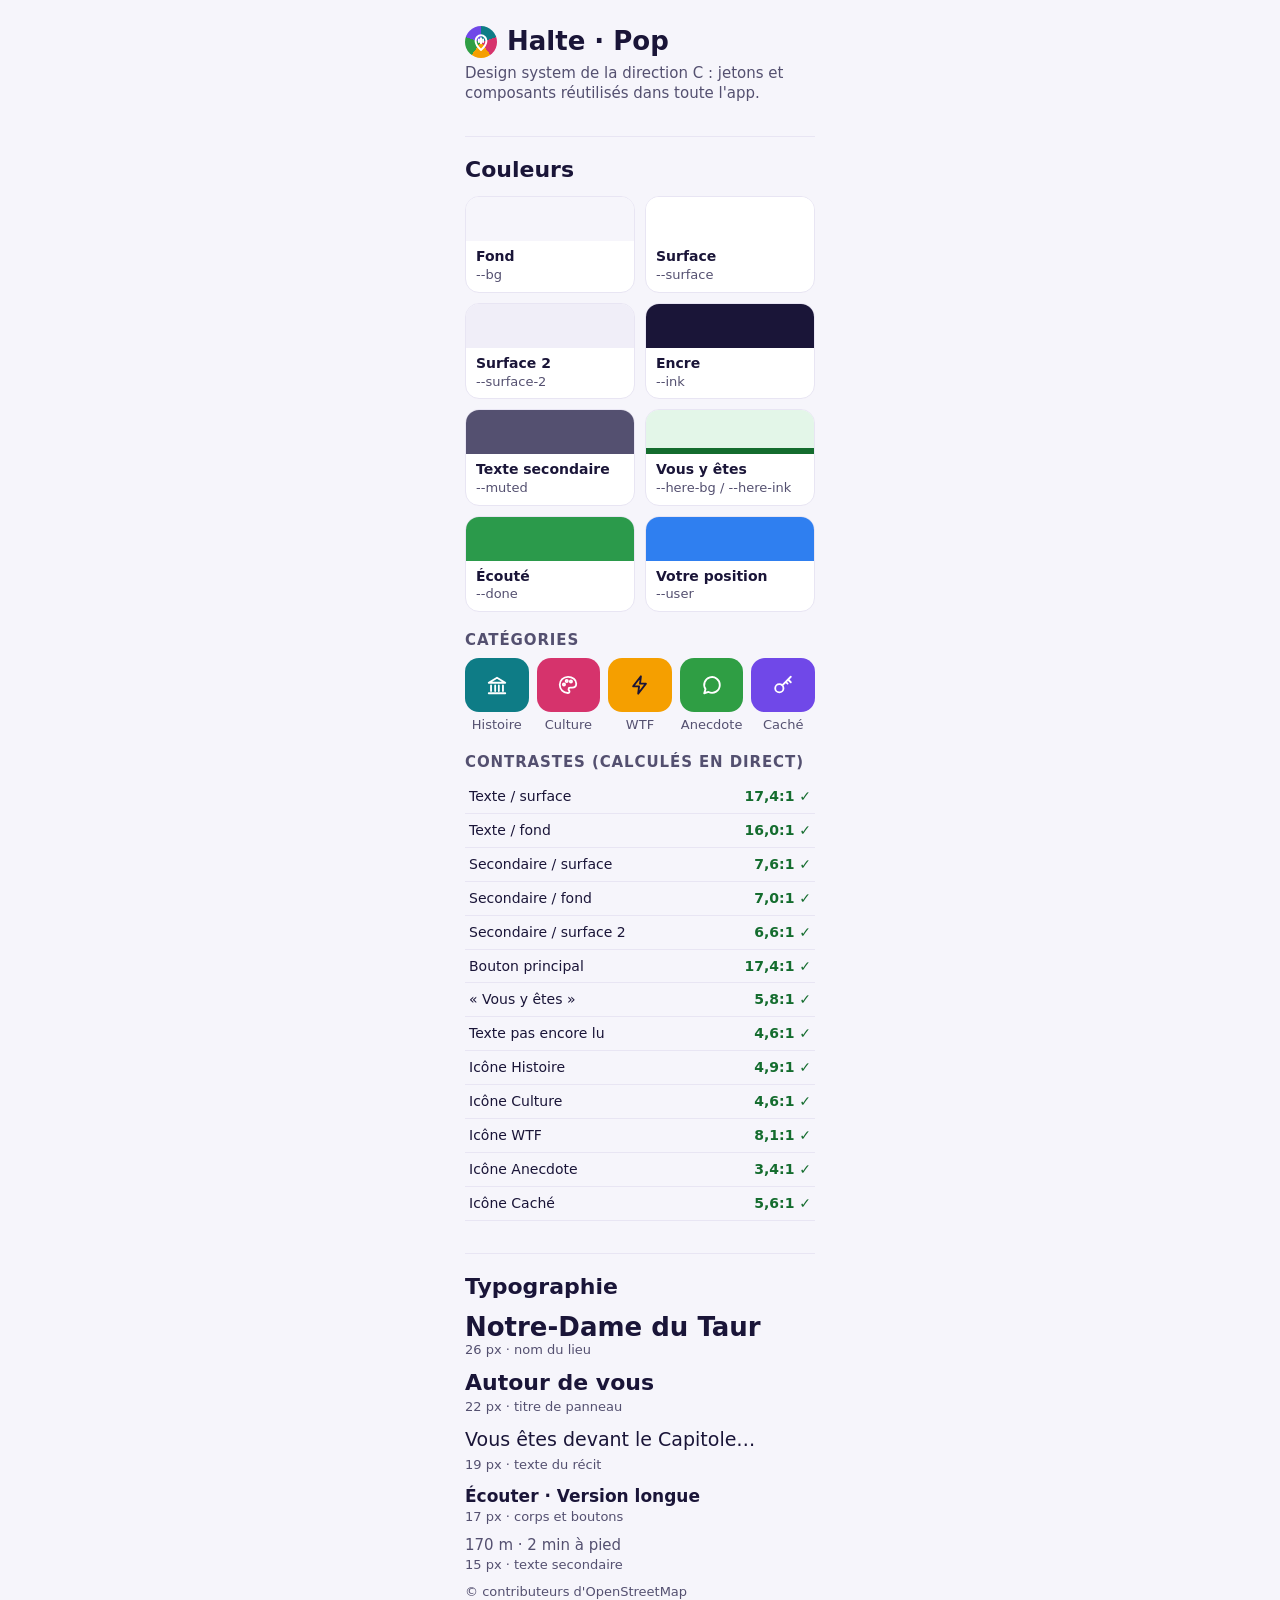
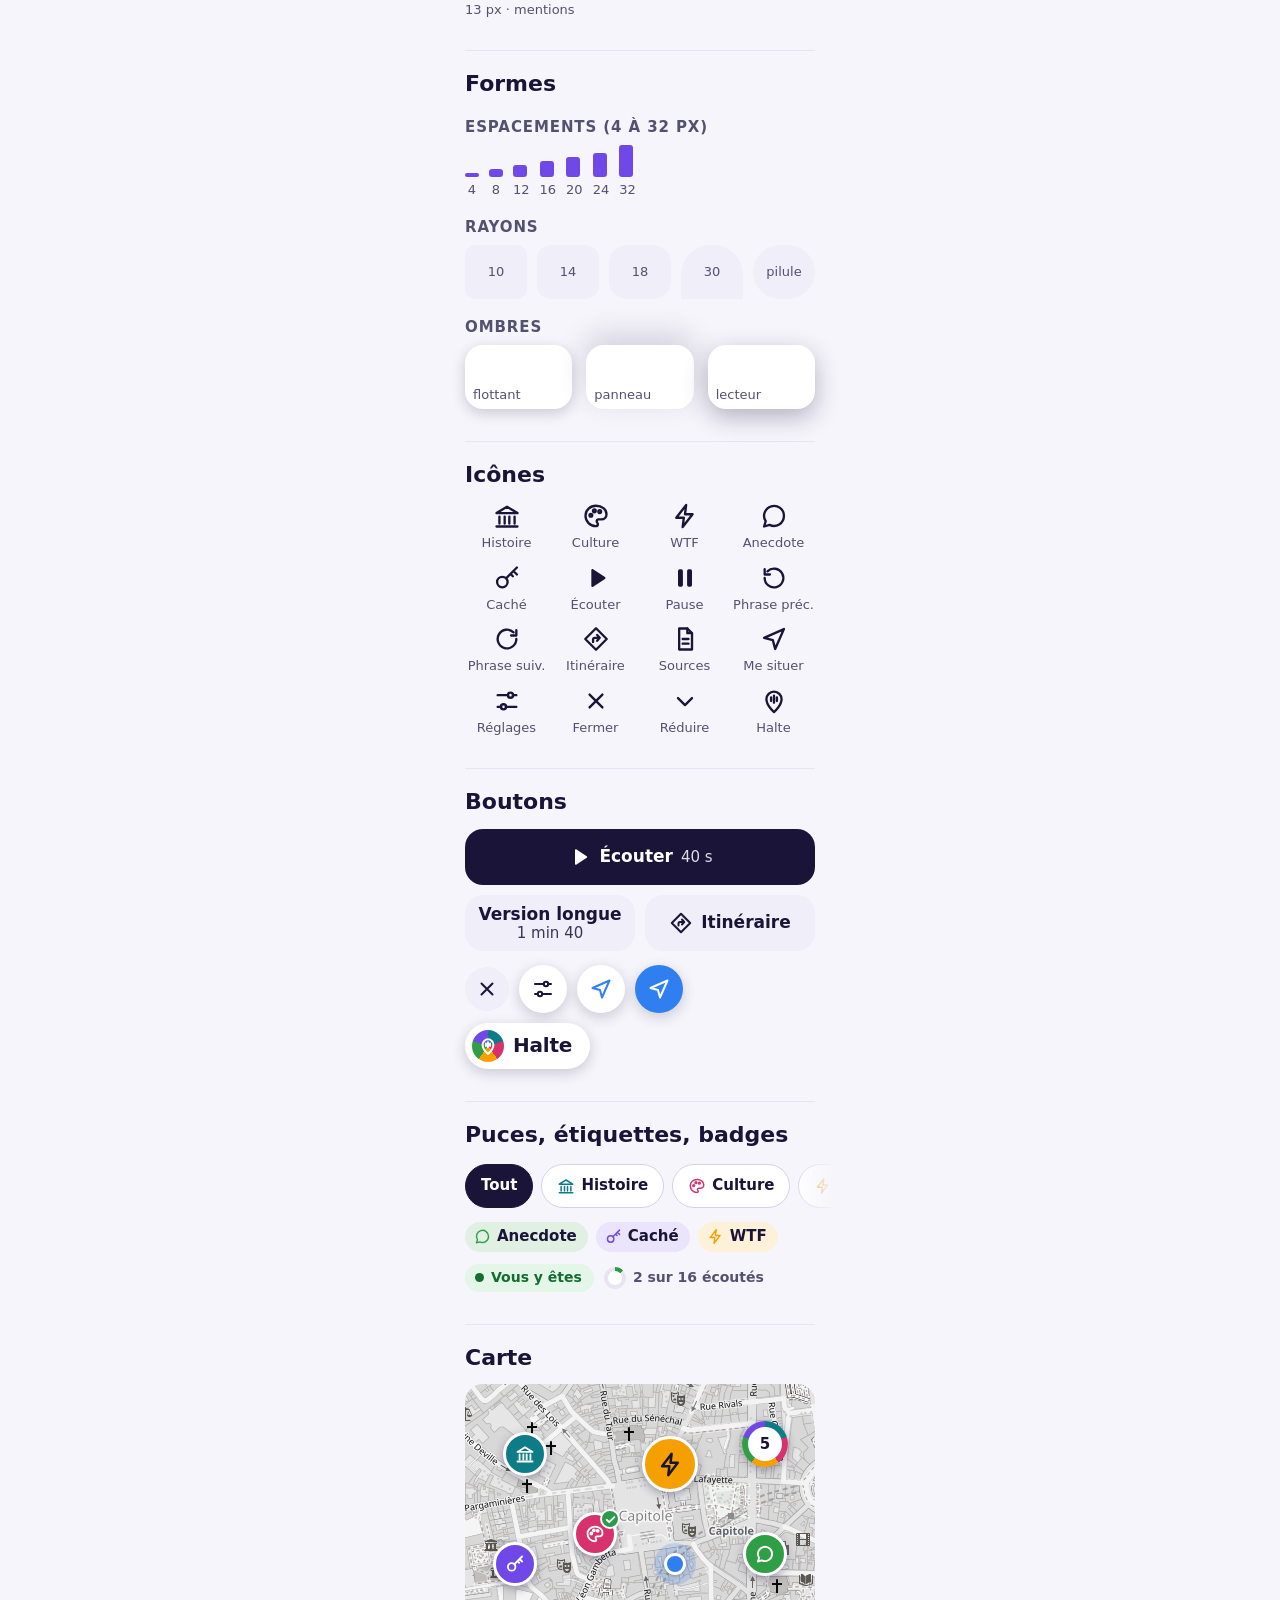
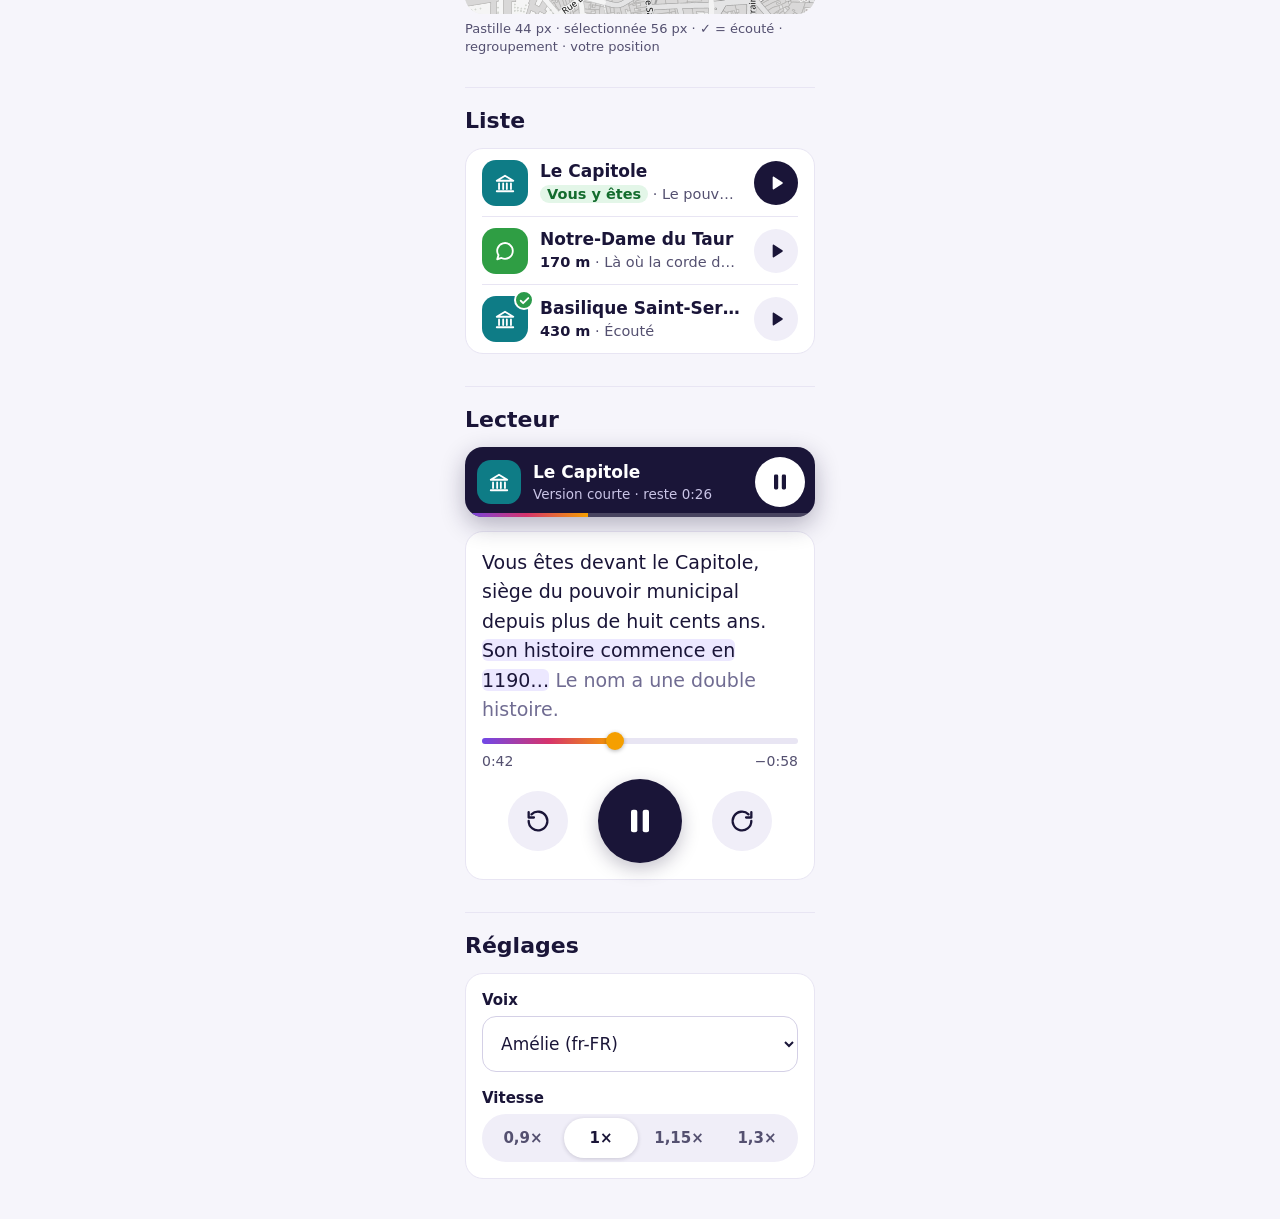
==== maquettes/design-system.html @ c74ae1c0 "Étape 3 : design system « Pop » (jetons clair/sombre, composants, vitrine, contrastes AA vérifiés) C" ====
<!doctype html>
<html lang="fr">
<head>
<meta charset="utf-8">
<meta name="viewport" content="width=device-width, initial-scale=1">
<title>Halte — design system</title>
<link rel="stylesheet" href="design-system.css">
<style>
  /* Mise en page de la vitrine seulement */
  body { max-width: 390px; margin: 0 auto; }
  .ds { padding: 24px 20px 40px; }
  .ds h1 { font-size: var(--fs-2xl); font-weight: 800; display: flex; align-items: center; gap: 10px; }
  .ds > p { color: var(--muted); font-size: var(--fs-sm); margin-top: 4px; }
  .ds h2 { font-size: var(--fs-xl); font-weight: 800; margin: 32px 0 12px; padding-top: 18px; border-top: 1px solid var(--line); }
  .ds h3 { font-size: var(--fs-sm); font-weight: 700; color: var(--muted); margin: 18px 0 8px; text-transform: uppercase; letter-spacing: .06em; }
  .sw { display: grid; grid-template-columns: repeat(2, 1fr); gap: 10px; }
  .sw div { border-radius: var(--r-md); overflow: hidden; border: 1px solid var(--line); background: var(--surface); }
  .sw i { display: block; height: 44px; }
  .sw span { display: block; padding: 6px 10px 8px; font-size: var(--fs-xs); color: var(--muted); }
  .sw b { display: block; color: var(--ink); font-size: .875rem; }
  .cats { display: grid; grid-template-columns: repeat(5, 1fr); gap: 8px; text-align: center; font-size: var(--fs-xs); color: var(--muted); }
  .cats .tile { width: 100%; height: 54px; margin-bottom: 4px; }
  table { width: 100%; border-collapse: collapse; font-size: .875rem; }
  td { padding: 7px 4px; border-bottom: 1px solid var(--line); }
  td:last-child { text-align: right; font-weight: 700; white-space: nowrap; }
  .ok { color: var(--here-ink); }
  .type p { margin: 0 0 10px; }
  .type small { display: block; font-size: var(--fs-xs); color: var(--muted); font-weight: 400; }
  .row { display: flex; gap: 10px; align-items: center; flex-wrap: wrap; }
  .shadows { display: grid; grid-template-columns: repeat(3, 1fr); gap: 14px; }
  .shadows div { height: 64px; border-radius: var(--r-lg); background: var(--surface); display: flex; align-items: flex-end; padding: 6px 8px; font-size: var(--fs-xs); color: var(--muted); }
  .radii { display: flex; gap: 10px; }
  .radii div { flex: 1; height: 54px; background: var(--surface-2); display: flex; align-items: center; justify-content: center; font-size: var(--fs-xs); color: var(--muted); }
  .space { display: flex; align-items: flex-end; gap: 10px; }
  .space i { display: block; background: var(--c-secret); border-radius: 3px; width: 14px; }
  .space span { font-size: var(--fs-xs); color: var(--muted); display: block; text-align: center; margin-top: 4px; }
  .icons { display: grid; grid-template-columns: repeat(4, 1fr); gap: 12px 6px; text-align: center; font-size: var(--fs-xs); color: var(--muted); }
  .icons .ic { display: block; margin: 0 auto 4px; color: var(--ink); width: 28px; height: 28px; }
  .mapdemo { position: relative; height: 230px; border-radius: var(--r-lg); overflow: hidden; background: var(--map-bg); }
  .mapdemo::before { content: ""; position: absolute; inset: 0; background: url(img/carte-toulouse.png) -10px -260px / 390px 844px; filter: var(--map-filter); }
  .mapdemo > * { position: absolute; }
  .demo-sheet { position: relative; border-radius: var(--r-xl); box-shadow: var(--sh-sheet); background: var(--surface); padding: 0 20px 20px; }
  .demo-mini { position: relative; }
  .demo-mini .mini { position: relative; left: 0; right: 0; }
  .card { background: var(--surface); border-radius: var(--r-lg); padding: 16px; border: 1px solid var(--line); }
</style>
</head>
<body>
<svg width="0" height="0" style="position:absolute" aria-hidden="true"><defs>
  <symbol id="i-histoire" viewBox="0 0 24 24"><path d="M3 9.5 12 4l9 5.5H3z"/><path d="M5.5 12.5v6M10 12.5v6M14 12.5v6M18.5 12.5v6M3 21h18"/></symbol>
  <symbol id="i-culture" viewBox="0 0 24 24"><path d="M12 3.2c-5 0-9 3.7-9 8.6 0 4.9 4 8.9 8.8 8.9 1.1 0 1.8-.8 1.8-1.7 0-.5-.2-.9-.5-1.2-.3-.3-.5-.7-.5-1.2 0-.9.8-1.7 1.7-1.7h2.2c2.8 0 4.5-2 4.5-4.5 0-4.1-4-7.2-9-7.2z"/><circle cx="7.6" cy="11.4" r="1.2"/><circle cx="10.6" cy="7.6" r="1.2"/><circle cx="15.2" cy="8.2" r="1.2"/></symbol>
  <symbol id="i-wtf" viewBox="0 0 24 24"><path d="M13 2.5 4.5 13.5H11l-1 8 8.5-11H12l1-8z"/></symbol>
  <symbol id="i-anecdote" viewBox="0 0 24 24"><path d="M20.5 12a8.5 8.5 0 0 1-12.3 7.6L3.5 21l1.4-4.5A8.5 8.5 0 1 1 20.5 12z"/></symbol>
  <symbol id="i-secret" viewBox="0 0 24 24"><circle cx="8" cy="15.5" r="4.5"/><path d="M11.2 12.3 20.5 3M17.5 6l3 3M15 8.5l2 2"/></symbol>
  <symbol id="i-play" viewBox="0 0 24 24"><path d="M8 5.2v13.6c0 .8.9 1.3 1.5.8l10.2-6.8c.6-.4.6-1.2 0-1.6L9.5 4.4C8.9 3.9 8 4.4 8 5.2z"/></symbol>
  <symbol id="i-pause" viewBox="0 0 24 24"><rect x="6" y="4.5" width="4.2" height="15" rx="1.4"/><rect x="13.8" y="4.5" width="4.2" height="15" rx="1.4"/></symbol>
  <symbol id="i-back" viewBox="0 0 24 24"><path d="M4 12a8 8 0 1 0 2.4-5.7"/><path d="M4 4.5V9h4.5"/></symbol>
  <symbol id="i-fwd" viewBox="0 0 24 24"><path d="M20 12a8 8 0 1 1-2.4-5.7"/><path d="M20 4.5V9h-4.5"/></symbol>
  <symbol id="i-down" viewBox="0 0 24 24"><path d="M6 9.5l6 6 6-6"/></symbol>
  <symbol id="i-up" viewBox="0 0 24 24"><path d="M6 14.5l6-6 6 6"/></symbol>
  <symbol id="i-right" viewBox="0 0 24 24"><path d="M9.5 6l6 6-6 6"/></symbol>
  <symbol id="i-close" viewBox="0 0 24 24"><path d="M6.5 6.5l11 11M17.5 6.5l-11 11"/></symbol>
  <symbol id="i-settings" viewBox="0 0 24 24"><path d="M4 7h9M17 7h3M4 17h3M11 17h9"/><circle cx="15" cy="7" r="2.2"/><circle cx="9" cy="17" r="2.2"/></symbol>
  <symbol id="i-locate" viewBox="0 0 24 24"><path d="M3.5 11 20.5 3.5 13 20.5l-2-7.5-7.5-2z"/></symbol>
  <symbol id="i-route" viewBox="0 0 24 24"><path d="M12 2.8 21.2 12 12 21.2 2.8 12z"/><path d="M9.5 14.5v-2a1.5 1.5 0 0 1 1.5-1.5h4M13 8.5l2.2 2.5-2.2 2.5"/></symbol>
  <symbol id="i-doc" viewBox="0 0 24 24"><path d="M7 3h7l4 4v14H7z"/><path d="M14 3v4h4M10 12h5M10 16h5"/></symbol>
  <symbol id="i-logo" viewBox="0 0 24 24"><path d="M12 21.5s6.5-5.6 6.5-11a6.5 6.5 0 1 0-13 0c0 5.4 6.5 11 6.5 11z"/><path d="M9.5 9v3M12 7.5v6M14.5 9v3"/></symbol>
</defs></svg>

<div class="ds">
  <h1><span class="logo"><svg class="ic"><use href="#i-logo"/></svg></span>Halte · Pop</h1>
  <p>Design system de la direction C : jetons et composants réutilisés dans toute l'app.</p>

  <div id="part1">
  <h2>Couleurs</h2>
  <div class="sw">
    <div><i style="background:var(--bg)"></i><span><b>Fond</b>--bg</span></div>
    <div><i style="background:var(--surface)"></i><span><b>Surface</b>--surface</span></div>
    <div><i style="background:var(--surface-2)"></i><span><b>Surface 2</b>--surface-2</span></div>
    <div><i style="background:var(--ink)"></i><span><b>Encre</b>--ink</span></div>
    <div><i style="background:var(--muted)"></i><span><b>Texte secondaire</b>--muted</span></div>
    <div><i style="background:var(--here-bg);border-bottom:6px solid var(--here-ink)"></i><span><b>Vous y êtes</b>--here-bg / --here-ink</span></div>
    <div><i style="background:var(--done)"></i><span><b>Écouté</b>--done</span></div>
    <div><i style="background:var(--user)"></i><span><b>Votre position</b>--user</span></div>
  </div>
  <h3>Catégories</h3>
  <div class="cats">
    <div><span class="tile" data-cat="histoire"><svg class="ic"><use href="#i-histoire"/></svg></span>Histoire</div>
    <div><span class="tile" data-cat="culture"><svg class="ic"><use href="#i-culture"/></svg></span>Culture</div>
    <div><span class="tile" data-cat="wtf"><svg class="ic"><use href="#i-wtf"/></svg></span>WTF</div>
    <div><span class="tile" data-cat="anecdote"><svg class="ic"><use href="#i-anecdote"/></svg></span>Anecdote</div>
    <div><span class="tile" data-cat="secret"><svg class="ic"><use href="#i-secret"/></svg></span>Caché</div>
  </div>

  <h3>Contrastes (calculés en direct)</h3>
  <table id="contrast"></table>

  <h2>Typographie</h2>
  <div class="type">
    <p style="font-size:var(--fs-2xl);font-weight:800;line-height:var(--lh-title)">Notre-Dame du Taur<small>26 px · nom du lieu</small></p>
    <p style="font-size:var(--fs-xl);font-weight:800">Autour de vous<small>22 px · titre de panneau</small></p>
    <p style="font-size:var(--fs-lg);line-height:var(--lh-read)">Vous êtes devant le Capitole…<small>19 px · texte du récit</small></p>
    <p style="font-size:var(--fs-md);font-weight:700">Écouter · Version longue<small>17 px · corps et boutons</small></p>
    <p style="font-size:var(--fs-sm);color:var(--muted)">170 m · 2 min à pied<small>15 px · texte secondaire</small></p>
    <p style="font-size:var(--fs-xs);color:var(--muted)">© contributeurs d'OpenStreetMap<small>13 px · mentions</small></p>
  </div>

  <h2>Formes</h2>
  <h3>Espacements (4 à 32 px)</h3>
  <div class="space">
    <div><i style="height:4px"></i><span>4</span></div><div><i style="height:8px"></i><span>8</span></div>
    <div><i style="height:12px"></i><span>12</span></div><div><i style="height:16px"></i><span>16</span></div>
    <div><i style="height:20px"></i><span>20</span></div><div><i style="height:24px"></i><span>24</span></div>
    <div><i style="height:32px"></i><span>32</span></div>
  </div>
  <h3>Rayons</h3>
  <div class="radii">
    <div style="border-radius:var(--r-sm)">10</div><div style="border-radius:var(--r-md)">14</div>
    <div style="border-radius:var(--r-lg)">18</div><div style="border-radius:var(--r-xl) var(--r-xl) 0 0">30</div>
    <div style="border-radius:var(--r-pill)">pilule</div>
  </div>
  <h3>Ombres</h3>
  <div class="shadows">
    <div style="box-shadow:var(--sh-float)">flottant</div><div style="box-shadow:var(--sh-sheet)">panneau</div><div style="box-shadow:var(--sh-mini)">lecteur</div>
  </div>

  <h2>Icônes</h2>
  <div class="icons">
    <div><svg class="ic"><use href="#i-histoire"/></svg>Histoire</div><div><svg class="ic"><use href="#i-culture"/></svg>Culture</div>
    <div><svg class="ic"><use href="#i-wtf"/></svg>WTF</div><div><svg class="ic"><use href="#i-anecdote"/></svg>Anecdote</div>
    <div><svg class="ic"><use href="#i-secret"/></svg>Caché</div><div><svg class="ic ic--fill"><use href="#i-play"/></svg>Écouter</div>
    <div><svg class="ic ic--fill"><use href="#i-pause"/></svg>Pause</div><div><svg class="ic"><use href="#i-back"/></svg>Phrase préc.</div>
    <div><svg class="ic"><use href="#i-fwd"/></svg>Phrase suiv.</div><div><svg class="ic"><use href="#i-route"/></svg>Itinéraire</div>
    <div><svg class="ic"><use href="#i-doc"/></svg>Sources</div><div><svg class="ic"><use href="#i-locate"/></svg>Me situer</div>
    <div><svg class="ic"><use href="#i-settings"/></svg>Réglages</div><div><svg class="ic"><use href="#i-close"/></svg>Fermer</div>
    <div><svg class="ic"><use href="#i-down"/></svg>Réduire</div><div><svg class="ic"><use href="#i-logo"/></svg>Halte</div>
  </div>
  </div>

  <div id="part2">
  <h2>Boutons</h2>
  <button class="btn btn--primary btn--block"><svg class="ic ic--fill"><use href="#i-play"/></svg>Écouter <span class="btn__meta">40 s</span></button>
  <div class="btn-row" style="margin-top:10px">
    <button class="btn btn--secondary btn--stack">Version longue<span class="btn__meta">1 min 40</span></button>
    <button class="btn btn--secondary"><svg class="ic"><use href="#i-route"/></svg>Itinéraire</button>
  </div>
  <div class="row" style="margin-top:14px">
    <button class="icon-btn" aria-label="Fermer"><svg class="ic"><use href="#i-close"/></svg></button>
    <button class="fab" aria-label="Réglages"><svg class="ic"><use href="#i-settings"/></svg></button>
    <button class="fab fab--locate" aria-label="Me situer"><svg class="ic"><use href="#i-locate"/></svg></button>
    <button class="fab fab--locate" aria-pressed="true" aria-label="Suivi actif"><svg class="ic"><use href="#i-locate"/></svg></button>
    <span class="brand"><span class="logo"><svg class="ic"><use href="#i-logo"/></svg></span>Halte</span>
  </div>

  <h2>Puces, étiquettes, badges</h2>
  <div class="chips">
    <button class="chip" aria-pressed="true">Tout</button>
    <button class="chip" data-cat="histoire" aria-pressed="false"><svg class="ic"><use href="#i-histoire"/></svg>Histoire</button>
    <button class="chip" data-cat="culture" aria-pressed="false"><svg class="ic"><use href="#i-culture"/></svg>Culture</button>
    <button class="chip" data-cat="wtf" aria-pressed="false"><svg class="ic"><use href="#i-wtf"/></svg>WTF</button>
    <button class="chip" data-cat="anecdote" aria-pressed="false"><svg class="ic"><use href="#i-anecdote"/></svg>Anecdote</button>
  </div>
  <div class="tags" style="margin-top:12px">
    <span class="tag" data-cat="anecdote"><svg class="ic"><use href="#i-anecdote"/></svg>Anecdote</span>
    <span class="tag" data-cat="secret"><svg class="ic"><use href="#i-secret"/></svg>Caché</span>
    <span class="tag" data-cat="wtf"><svg class="ic"><use href="#i-wtf"/></svg>WTF</span>
  </div>
  <div class="row" style="margin-top:12px">
    <span class="badge badge--here">Vous y êtes</span>
    <span class="progress-txt"><span class="ring" style="--p:12.5"></span>2 sur 16 écoutés</span>
  </div>

  <h2>Carte</h2>
  <div class="mapdemo">
    <span class="pin" data-cat="histoire" style="left:60px;top:70px"><svg class="ic"><use href="#i-histoire"/></svg></span>
    <span class="pin is-done" data-cat="culture" style="left:130px;top:150px"><svg class="ic"><use href="#i-culture"/></svg></span>
    <span class="pin pin--sel" data-cat="wtf" style="left:205px;top:80px"><svg class="ic"><use href="#i-wtf"/></svg></span>
    <span class="pin" data-cat="anecdote" style="left:300px;top:170px"><svg class="ic"><use href="#i-anecdote"/></svg></span>
    <span class="pin" data-cat="secret" style="left:50px;top:180px"><svg class="ic"><use href="#i-secret"/></svg></span>
    <span class="cluster" style="left:300px;top:60px"><span>5</span></span>
    <span class="me" style="left:210px;top:180px"></span>
  </div>
  <p style="font-size:var(--fs-xs);color:var(--muted);margin-top:6px">Pastille 44 px · sélectionnée 56 px · ✓ = écouté · regroupement · votre position</p>

  <h2>Liste</h2>
  <div class="card" style="padding:0 16px">
    <div class="place is-here"><span class="tile" data-cat="histoire"><svg class="ic"><use href="#i-histoire"/></svg></span>
      <span class="place__text"><span class="place__name">Le Capitole</span><span class="place__sub"><span class="place__here">Vous y êtes</span> · Le pouvoir municipal…</span></span>
      <button class="icon-btn" aria-label="Écouter"><svg class="ic ic--fill"><use href="#i-play"/></svg></button></div>
    <div class="place"><span class="tile" data-cat="anecdote"><svg class="ic"><use href="#i-anecdote"/></svg></span>
      <span class="place__text"><span class="place__name">Notre-Dame du Taur</span><span class="place__sub"><b>170 m</b> · Là où la corde du taureau aurait cédé</span></span>
      <button class="icon-btn" aria-label="Écouter"><svg class="ic ic--fill"><use href="#i-play"/></svg></button></div>
    <div class="place" style="border:0"><span class="tile is-done" data-cat="histoire"><svg class="ic"><use href="#i-histoire"/></svg></span>
      <span class="place__text"><span class="place__name">Basilique Saint-Sernin</span><span class="place__sub"><b>430 m</b> · Écouté</span></span>
      <button class="icon-btn" aria-label="Réécouter"><svg class="ic ic--fill"><use href="#i-play"/></svg></button></div>
  </div>

  <h2>Lecteur</h2>
  <div class="demo-mini"><div class="mini">
    <span class="tile" data-cat="histoire"><svg class="ic"><use href="#i-histoire"/></svg></span>
    <span class="mini__text"><span class="mini__title">Le Capitole</span><span class="mini__sub">Version courte · reste 0:26</span></span>
    <button class="mini__play" aria-label="Pause"><svg class="ic ic--fill"><use href="#i-pause"/></svg></button>
    <span class="mini__bar"><i style="width:35%"></i></span>
  </div></div>
  <div class="card" style="margin-top:14px">
    <div class="reading"><p>Vous êtes devant le Capitole, siège du pouvoir municipal depuis plus de huit cents ans. <span class="cur">Son histoire commence en 1190…</span> <span class="fut">Le nom a une double histoire.</span></p></div>
    <div class="progress"><i style="width:42%"></i><b style="left:42%"></b></div>
    <div class="times"><span>0:42</span><span>−0:58</span></div>
    <div class="transport" style="margin-top:8px">
      <button class="round-btn" aria-label="Phrase précédente"><svg class="ic"><use href="#i-back"/></svg></button>
      <button class="play-btn" aria-label="Pause"><svg class="ic ic--fill"><use href="#i-pause"/></svg></button>
      <button class="round-btn" aria-label="Phrase suivante"><svg class="ic"><use href="#i-fwd"/></svg></button>
    </div>
  </div>

  <h2>Réglages</h2>
  <div class="card">
    <label class="field"><span class="field__label">Voix</span><select><option>Amélie (fr-FR)</option></select></label>
    <span class="field__label" style="margin-top:16px">Vitesse</span>
    <div class="seg"><button aria-pressed="false">0,9×</button><button aria-pressed="true">1×</button><button aria-pressed="false">1,15×</button><button aria-pressed="false">1,3×</button></div>
  </div>
  </div>
</div>

<script>
(function () {
  var part = (location.search.match(/part=(\d)/) || [])[1];
  if (part === '1') document.getElementById('part2').remove();
  if (part === '2') document.getElementById('part1').remove();
  var t = document.getElementById('contrast');
  if (!t) return;
  function rgb(c) {
    var m = c.match(/[\d.]+/g).map(Number);
    return m.slice(0, 3);
  }
  function lum(c) {
    return c.map(function (v) { v /= 255; return v <= .03928 ? v / 12.92 : Math.pow((v + .055) / 1.055, 2.4); })
      .reduce(function (a, v, i) { return a + v * [.2126, .7152, .0722][i]; }, 0);
  }
  function col(v) { var d = document.createElement('i'); d.style.color = 'var(' + v + ')'; document.body.appendChild(d); var c = getComputedStyle(d).color; d.remove(); return rgb(c); }
  function ratio(a, b) { var x = lum(col(a)), y = lum(col(b)); return (Math.max(x, y) + .05) / (Math.min(x, y) + .05); }
  var pairs = [
    ['Texte / surface', '--ink', '--surface', 4.5], ['Texte / fond', '--ink', '--bg', 4.5],
    ['Secondaire / surface', '--muted', '--surface', 4.5], ['Secondaire / fond', '--muted', '--bg', 4.5],
    ['Secondaire / surface 2', '--muted', '--surface-2', 4.5], ['Bouton principal', '--on-accent', '--accent', 4.5],
    ['« Vous y êtes »', '--here-ink', '--here-bg', 4.5], ['Texte pas encore lu', '--future', '--bg', 4.5],
    ['Icône Histoire', '--k-histoire', '--c-histoire', 3], ['Icône Culture', '--k-culture', '--c-culture', 3],
    ['Icône WTF', '--k-wtf', '--c-wtf', 3], ['Icône Anecdote', '--k-anecdote', '--c-anecdote', 3],
    ['Icône Caché', '--k-secret', '--c-secret', 3]
  ];
  t.innerHTML = pairs.map(function (p) {
    var r = ratio(p[1], p[2]);
    return '<tr><td>' + p[0] + '</td><td class="' + (r >= p[3] ? 'ok' : '') + '">' + r.toFixed(1).replace('.', ',') + ':1 ' + (r >= p[3] ? '✓' : '✗ (min ' + p[3] + ')') + '</td></tr>';
  }).join('');
})();
</script>
</body>
</html>
---- maquettes/design-system.css ----
/* ==========================================================================
   Halte — design system « Pop » (direction C)
   Jetons (couleurs, typo, espacements, rayons, ombres) + composants.
   Ce fichier deviendra le début de app/styles.css à l'étape 4.
   ========================================================================== */

/* ---------- 1. Jetons ---------- */
:root {
  color-scheme: light dark;

  /* Couleurs de base (clair) */
  --bg: #f6f5fb;          /* fond de l'app, lecteur plein écran */
  --surface: #ffffff;     /* panneau, fiche, boutons flottants */
  --surface-2: #f0eef8;   /* boutons secondaires, puces */
  --ink: #1a1538;         /* texte principal, bouton principal */
  --muted: #545070;       /* texte secondaire */
  --line: #e8e5f3;        /* séparateurs */
  --line-strong: #d4d0e6; /* poignée, contours de puces */
  --accent: #1a1538;      /* bouton principal */
  --on-accent: #ffffff;
  --here-bg: #e3f6e8;     /* « Vous y êtes » */
  --here-ink: #146c2e;
  --done: #2b9a4b;        /* badge « écouté » */
  --focus: #5b3df5;       /* anneau de focus clavier */
  --user: #2f7ff0;        /* point « vous êtes ici » */
  --hl: #ece8ff;          /* phrase en cours de lecture */
  --future: #706c92;      /* texte pas encore lu */
  --scrim: rgba(16, 14, 28, .45);

  /* Catégories : couleur (--c-*) et couleur de l'icône posée dessus (--k-*) */
  --c-histoire: #0e7c86; --k-histoire: #ffffff;
  --c-culture:  #d6336c; --k-culture:  #ffffff;
  --c-wtf:      #f59f00; --k-wtf:      #1a1538;
  --c-anecdote: #2f9e44; --k-anecdote: #ffffff;
  --c-secret:   #7048e8; --k-secret:   #ffffff;
  --grad: linear-gradient(90deg, var(--c-secret), var(--c-culture), var(--c-wtf));
  --rainbow: conic-gradient(var(--c-histoire) 0 20%, var(--c-culture) 0 40%, var(--c-wtf) 0 60%,
                            var(--c-anecdote) 0 80%, var(--c-secret) 0);

  /* Carte : fond OpenStreetMap adouci (gratuit, simple filtre) */
  --map-filter: grayscale(.92) brightness(1.07) contrast(.92);
  --map-bg: #ecebf0;

  /* Typographie : police du téléphone (arrondie sur iPhone, Roboto sur Android) */
  --font: ui-rounded, "SF Pro Rounded", system-ui, -apple-system, "Segoe UI", Roboto, "Helvetica Neue", Arial, sans-serif;
  --fs-xs: .8125rem;   /* 13 px : mentions */
  --fs-sm: .9375rem;   /* 15 px : texte secondaire, puces */
  --fs-md: 1.0625rem;  /* 17 px : corps, boutons */
  --fs-lg: 1.1875rem;  /* 19 px : texte du récit */
  --fs-xl: 1.375rem;   /* 22 px : titre de panneau */
  --fs-2xl: 1.625rem;  /* 26 px : nom du lieu */
  --lh: 1.35; --lh-read: 1.55; --lh-title: 1.15;

  /* Espacements (multiples de 4 px) */
  --s1: 4px; --s2: 8px; --s3: 12px; --s4: 16px; --s5: 20px; --s6: 24px; --s8: 32px;

  /* Rayons */
  --r-sm: 10px; --r-md: 14px; --r-lg: 18px; --r-xl: 30px; --r-pill: 999px;

  /* Ombres */
  --sh-float: 0 4px 14px rgba(26, 21, 56, .20);
  --sh-sheet: 0 -10px 30px rgba(26, 21, 56, .16);
  --sh-pin: 0 3px 10px rgba(26, 21, 56, .35);
  --sh-mini: 0 8px 24px rgba(26, 21, 56, .30);

  /* Cibles tactiles */
  --tap: 44px; --tap-lg: 56px;

  /* Mouvement */
  --ease: cubic-bezier(.2, .8, .2, 1);
  --dur: 240ms;

  /* Couches */
  --z-pin: 2; --z-user: 5; --z-float: 10; --z-sheet: 20; --z-mini: 30; --z-player: 40;

  /* Zones sûres (encoche, barre d'accueil) */
  --safe-t: env(safe-area-inset-top, 0px);
  --safe-b: env(safe-area-inset-bottom, 0px);
}

@media (prefers-color-scheme: dark) {
  :root {
    --bg: #100e1c; --surface: #1b1830; --surface-2: #27233f; --ink: #f3f1ff; --muted: #aca7cb;
    --line: #2e2a48; --line-strong: #4a4570;
    --accent: #f3f1ff; --on-accent: #1a1538;
    --here-bg: #1d3a28; --here-ink: #8ce99a;
    --done: #40c057; --focus: #b3a6ff; --hl: rgba(151, 117, 250, .24); --future: #8e89b0;
    --scrim: rgba(0, 0, 0, .6);
    --c-histoire: #3bc9db; --c-culture: #f06595; --c-wtf: #fcc419; --c-anecdote: #69db7c; --c-secret: #9775fa;
    --k-histoire: #100e1c; --k-culture: #100e1c; --k-wtf: #100e1c; --k-anecdote: #100e1c; --k-secret: #100e1c;
    --map-filter: grayscale(1) invert(1) brightness(.78) contrast(1.05);
    --map-bg: #1a1826;
    --sh-float: 0 4px 14px rgba(0, 0, 0, .5);
    --sh-sheet: 0 -10px 30px rgba(0, 0, 0, .55);
    --sh-pin: 0 3px 10px rgba(0, 0, 0, .6);
    --sh-mini: 0 8px 24px rgba(0, 0, 0, .6);
  }
}

@media (prefers-reduced-motion: reduce) {
  :root { --dur: 0ms; }
  *, *::before, *::after { animation: none !important; transition-duration: 0ms !important; scroll-behavior: auto !important; }
}

/* Couleur de catégorie disponible partout via data-cat */
[data-cat="histoire"] { --cc: var(--c-histoire); --ck: var(--k-histoire); }
[data-cat="culture"]  { --cc: var(--c-culture);  --ck: var(--k-culture); }
[data-cat="wtf"]      { --cc: var(--c-wtf);      --ck: var(--k-wtf); }
[data-cat="anecdote"] { --cc: var(--c-anecdote); --ck: var(--k-anecdote); }
[data-cat="secret"]   { --cc: var(--c-secret);   --ck: var(--k-secret); }

/* ---------- 2. Base ---------- */
*, *::before, *::after { box-sizing: border-box; }
html { -webkit-text-size-adjust: 100%; }
body { margin: 0; font: 400 var(--fs-md)/var(--lh) var(--font); color: var(--ink); background: var(--bg); -webkit-font-smoothing: antialiased; }
:where(button) { font: inherit; color: inherit; background: none; border: 0; padding: 0; cursor: pointer; -webkit-tap-highlight-color: transparent; }
:where(h1, h2, h3, p, ul) { margin: 0; padding: 0; }
:focus-visible { outline: 3px solid var(--focus); outline-offset: 2px; }
.sr-only { position: absolute; width: 1px; height: 1px; overflow: hidden; clip: rect(0 0 0 0); white-space: nowrap; }

/* Icônes SVG (sprite dans la page) */
.ic { width: 24px; height: 24px; flex: 0 0 auto; fill: none; stroke: currentColor; stroke-width: 2; stroke-linecap: round; stroke-linejoin: round; }
.ic--fill { fill: currentColor; stroke: none; }
.ic--sm { width: 18px; height: 18px; }

/* ---------- 3. Composants ---------- */

/* Boutons */
.btn {
  display: inline-flex; align-items: center; justify-content: center; gap: var(--s2);
  min-height: var(--tap-lg); padding: 0 var(--s4); border-radius: var(--r-lg);
  font-size: var(--fs-md); font-weight: 700; white-space: nowrap; transition: transform var(--dur) var(--ease);
}
.btn:active { transform: scale(.97); }
.btn--primary { background: var(--accent); color: var(--on-accent); }
.btn--secondary { background: var(--surface-2); color: var(--ink); }
.btn--block { width: 100%; }
.btn--stack { flex-direction: column; gap: 1px; line-height: 1.1; }
.btn__meta { font-weight: 500; font-size: var(--fs-sm); opacity: .85; }
.btn--sm { min-height: var(--tap); font-size: var(--fs-sm); border-radius: var(--r-pill); }
.btn-row { display: flex; gap: 10px; }
.btn-row > .btn { flex: 1; min-width: 0; }
.btn-row > .btn--primary { flex: 1.25; }

/* Bouton rond (icône seule) et bouton flottant sur la carte */
.icon-btn { width: var(--tap); height: var(--tap); border-radius: 50%; display: inline-flex; align-items: center; justify-content: center; background: var(--surface-2); color: var(--ink); }
.fab { width: 48px; height: 48px; border-radius: 50%; display: inline-flex; align-items: center; justify-content: center; background: var(--surface); color: var(--ink); box-shadow: var(--sh-float); }
.fab--locate { color: var(--user); }
.fab--locate[aria-pressed="true"] { background: var(--user); color: #fff; }

/* Marque */
.brand { display: inline-flex; align-items: center; gap: 9px; height: 46px; padding: 0 18px 0 7px; border-radius: var(--r-pill); background: var(--surface); box-shadow: var(--sh-float); font-weight: 800; font-size: 1.25rem; letter-spacing: -.01em; }
.logo { width: 32px; height: 32px; border-radius: 50%; background: var(--rainbow); color: #fff; display: inline-flex; align-items: center; justify-content: center; }
.logo .ic { width: 20px; height: 20px; stroke-width: 2.4; }

/* Puces de filtre */
.chips { display: flex; gap: var(--s2); overflow-x: auto; scrollbar-width: none; padding: 2px var(--s5); margin: 0 calc(-1 * var(--s5));
  -webkit-mask-image: linear-gradient(90deg, #000 88%, transparent); mask-image: linear-gradient(90deg, #000 88%, transparent); }
.chips::-webkit-scrollbar { display: none; }
.chip { flex: 0 0 auto; display: inline-flex; align-items: center; gap: 6px; height: var(--tap); padding: 0 15px; border-radius: var(--r-pill);
  background: var(--surface); color: var(--ink); border: 1.5px solid var(--line-strong); font-size: var(--fs-sm); font-weight: 600; }
.chip .ic { width: 18px; height: 18px; color: var(--cc, currentColor); }
.chip[aria-pressed="true"] { background: var(--accent); color: var(--on-accent); border-color: var(--accent); }
.chip[aria-pressed="true"] .ic { color: currentColor; }

/* Étiquette de catégorie (fiche, lecteur) */
.tag { display: inline-flex; align-items: center; gap: 6px; height: 30px; padding: 0 11px 0 9px; border-radius: var(--r-pill);
  background: color-mix(in srgb, var(--cc, var(--ink)) 15%, var(--surface)); font-size: var(--fs-sm); font-weight: 600; }
.tag .ic { width: 17px; height: 17px; color: var(--cc); }
.tags { display: flex; flex-wrap: wrap; gap: var(--s2); }

/* Badges */
.badge { display: inline-flex; align-items: center; gap: 7px; height: 28px; padding: 0 12px 0 10px; border-radius: var(--r-pill); font-size: .875rem; font-weight: 700; background: var(--surface-2); }
.badge--here { background: var(--here-bg); color: var(--here-ink); }
.badge--here::before { content: ""; width: 9px; height: 9px; border-radius: 50%; background: currentColor; animation: pulse 1.6s var(--ease) infinite; }
@keyframes pulse { 0% { box-shadow: 0 0 0 0 color-mix(in srgb, currentColor 45%, transparent); } 100% { box-shadow: 0 0 0 7px transparent; } }

/* Anneau de progression (lieux écoutés) : --p entre 0 et 100 */
.ring { --p: 0; width: 22px; height: 22px; border-radius: 50%; position: relative; flex: 0 0 auto;
  background: conic-gradient(var(--done) calc(var(--p) * 1%), var(--line) 0); }
.ring::after { content: ""; position: absolute; inset: 4px; border-radius: 50%; background: var(--surface); }
.progress-txt { display: inline-flex; align-items: center; gap: 7px; font-size: .875rem; font-weight: 600; color: var(--muted); }

/* Tuile de catégorie (liste, mini-lecteur, lecteur) */
.tile { position: relative; width: 46px; height: 46px; flex: 0 0 auto; border-radius: var(--r-md); display: inline-flex; align-items: center; justify-content: center;
  background: var(--cc, var(--surface-2)); color: var(--ck, var(--ink)); }
.tile .ic { width: 22px; height: 22px; }
.tile--lg { width: 58px; height: 58px; }
.tile--lg .ic { width: 28px; height: 28px; }

/* Marque « écouté » : pastille verte cochée, la couleur de catégorie reste visible */
.is-done::after {
  content: ""; position: absolute; right: -6px; top: -6px; width: 20px; height: 20px; border-radius: 50%; border: 2px solid var(--surface);
  background: var(--done) url("data:image/svg+xml,%3Csvg xmlns='http://www.w3.org/2000/svg' viewBox='0 0 24 24' fill='none' stroke='white' stroke-width='3.4' stroke-linecap='round' stroke-linejoin='round'%3E%3Cpath d='M5 12.5l4.5 4.5L19 7.5'/%3E%3C/svg%3E") center / 13px no-repeat;
}

/* Carte : pastilles, regroupements, position */
.pin { position: absolute; left: 0; top: 0; width: 44px; height: 44px; margin: -22px 0 0 -22px; padding: 0; border-radius: 50%;
  display: flex; align-items: center; justify-content: center; background: var(--cc); color: var(--ck);
  border: 3px solid #fff; box-shadow: var(--sh-pin); z-index: var(--z-pin); will-change: transform; }
.pin .ic { width: 20px; height: 20px; stroke-width: 2.2; }
.pin--sel { width: 56px; height: 56px; margin: -28px 0 0 -28px; z-index: calc(var(--z-pin) + 1); }
.pin--sel .ic { width: 27px; height: 27px; }
.cluster { position: absolute; left: 0; top: 0; width: 46px; height: 46px; margin: -23px 0 0 -23px; padding: 0; border-radius: 50%;
  display: flex; align-items: center; justify-content: center; background: var(--rainbow); box-shadow: var(--sh-pin); z-index: var(--z-pin); will-change: transform; }
.cluster span { width: 34px; height: 34px; border-radius: 50%; background: var(--surface); color: var(--ink); font-weight: 800; font-size: var(--fs-sm); display: flex; align-items: center; justify-content: center; }
.me { position: absolute; left: 0; top: 0; width: 22px; height: 22px; margin: -11px 0 0 -11px; border-radius: 50%; background: var(--user); border: 3.5px solid #fff;
  box-shadow: 0 0 0 10px color-mix(in srgb, var(--user) 20%, transparent), 0 1px 4px rgba(0,0,0,.35); z-index: var(--z-user); }
@media (prefers-color-scheme: dark) { .pin { border-color: var(--surface); } }

/* Ligne de lieu (liste) */
.place { display: flex; align-items: center; gap: var(--s3); min-height: 68px; padding: 10px 0; border-bottom: 1px solid var(--line); }
.place__text { flex: 1; min-width: 0; text-align: left; }
.place__name { display: block; font-size: var(--fs-md); font-weight: 700; white-space: nowrap; overflow: hidden; text-overflow: ellipsis; }
.place__sub { display: block; margin-top: 2px; font-size: .90625rem; color: var(--muted); white-space: nowrap; overflow: hidden; text-overflow: ellipsis; }
.place__sub b { color: var(--ink); }
.place__here { font-weight: 700; color: var(--here-ink); background: var(--here-bg); padding: 1px 7px; border-radius: var(--r-pill); }
.place .icon-btn .ic { width: 20px; height: 20px; }
.place.is-here .icon-btn { background: var(--accent); color: var(--on-accent); }

/* Panneau du bas */
.sheet { position: absolute; left: 0; right: 0; bottom: 0; z-index: var(--z-sheet); background: var(--surface);
  border-radius: var(--r-xl) var(--r-xl) 0 0; box-shadow: var(--sh-sheet); padding: 0 var(--s5) calc(var(--s4) + var(--safe-b)); }
.sheet__handle { display: block; width: 100%; height: 28px; position: relative; }
.sheet__handle::before { content: ""; position: absolute; left: 50%; top: 10px; width: 40px; height: 5px; margin-left: -20px; border-radius: 3px; background: var(--line-strong); }
.sheet__title { font-size: var(--fs-xl); font-weight: 800; line-height: var(--lh-title); letter-spacing: -.01em; }
.sheet__sub { font-size: .875rem; color: var(--muted); margin-top: 2px; }
.place-title { font-size: var(--fs-2xl); font-weight: 800; line-height: var(--lh-title); letter-spacing: -.01em; }
.place-tagline { font-size: 1rem; color: var(--muted); margin-top: var(--s1); }
.place-meta { font-size: var(--fs-sm); color: var(--muted); margin-top: var(--s2); }
.place-meta b { color: var(--ink); }

/* Mini-lecteur */
.mini { position: absolute; left: 10px; right: 10px; z-index: var(--z-mini); height: 70px; border-radius: var(--r-lg) ; overflow: hidden;
  display: flex; align-items: center; gap: var(--s3); padding: 0 10px 0 12px; background: #1a1538; color: #fff; box-shadow: var(--sh-mini); }
@media (prefers-color-scheme: dark) { .mini { background: var(--surface-2); } }
.mini .tile { width: 44px; height: 44px; }
.mini__text { flex: 1; min-width: 0; text-align: left; }
.mini__title { display: block; font-weight: 700; white-space: nowrap; overflow: hidden; text-overflow: ellipsis; }
.mini__sub { display: block; font-size: .84375rem; color: #c9c4e6; margin-top: 1px; }
.mini__play { width: 50px; height: 50px; border-radius: 50%; display: inline-flex; align-items: center; justify-content: center; background: #fff; color: #1a1538; flex: 0 0 auto; }
.mini__bar { position: absolute; left: 0; right: 0; bottom: 0; height: 4px; background: rgba(255,255,255,.2); }
.mini__bar i { display: block; height: 100%; width: 0; background: var(--grad); transition: width .3s linear; }

/* Lecteur plein écran */
.progress { position: relative; height: 6px; border-radius: 3px; background: var(--line); }
.progress i { position: absolute; left: 0; top: 0; bottom: 0; width: 0; border-radius: 3px; background: var(--grad); transition: width .3s linear; }
.progress b { position: absolute; top: 50%; left: 0; width: 18px; height: 18px; margin: -9px 0 0 -9px; border-radius: 50%; background: var(--c-wtf); box-shadow: 0 1px 4px rgba(0,0,0,.3); transition: left .3s linear; }
.times { display: flex; justify-content: space-between; margin-top: var(--s2); font-size: .875rem; color: var(--muted); font-variant-numeric: tabular-nums; }
.transport { display: flex; align-items: center; justify-content: center; gap: 30px; }
.round-btn { width: 60px; height: 60px; border-radius: 50%; display: inline-flex; align-items: center; justify-content: center; background: var(--surface-2); color: var(--ink); }
.round-btn .ic { width: 28px; height: 28px; }
.play-btn { width: 84px; height: 84px; border-radius: 50%; display: inline-flex; align-items: center; justify-content: center; background: var(--accent); color: var(--on-accent); box-shadow: 0 6px 18px rgba(26,21,56,.25); }
.play-btn .ic { width: 36px; height: 36px; }
.reading { font-size: var(--fs-lg); line-height: var(--lh-read); }
.reading p { margin: 0 0 14px; }
.reading .cur { background: var(--hl); border-radius: 6px; box-decoration-break: clone; -webkit-box-decoration-break: clone; }
.reading .fut { color: var(--future); }

/* Contrôle segmenté (vitesse) */
.seg { display: flex; padding: 4px; gap: 4px; border-radius: var(--r-pill); background: var(--surface-2); }
.seg button { flex: 1; height: 40px; border-radius: var(--r-pill); font-size: var(--fs-sm); font-weight: 600; color: var(--muted); }
.seg button[aria-pressed="true"] { background: var(--surface); color: var(--ink); box-shadow: 0 1px 4px rgba(26,21,56,.18); }

/* Champ de choix (voix, mode démo) */
.field { display: block; }
.field__label { display: block; font-size: var(--fs-sm); font-weight: 700; margin-bottom: 6px; }
.field select { width: 100%; height: var(--tap-lg); padding: 0 14px; border-radius: var(--r-md); border: 1.5px solid var(--line-strong);
  background: var(--surface); color: var(--ink); font: inherit; }
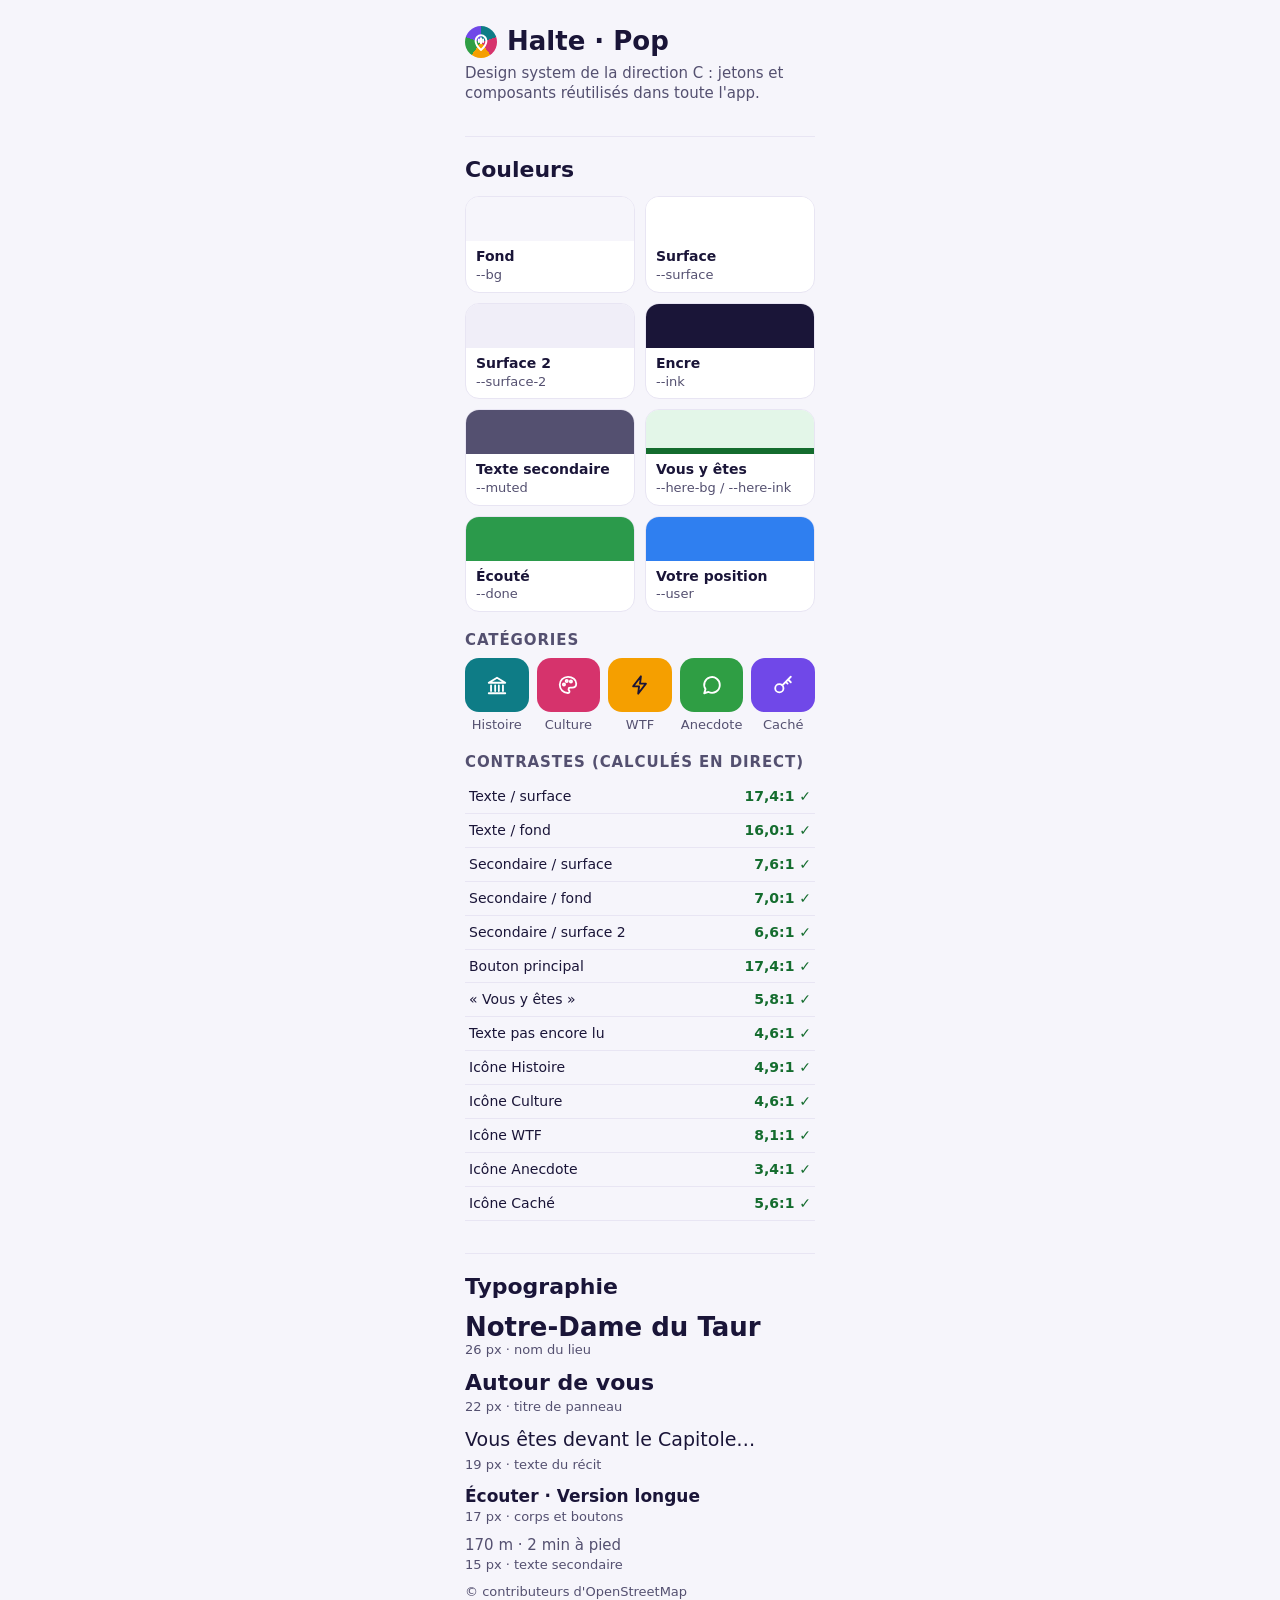
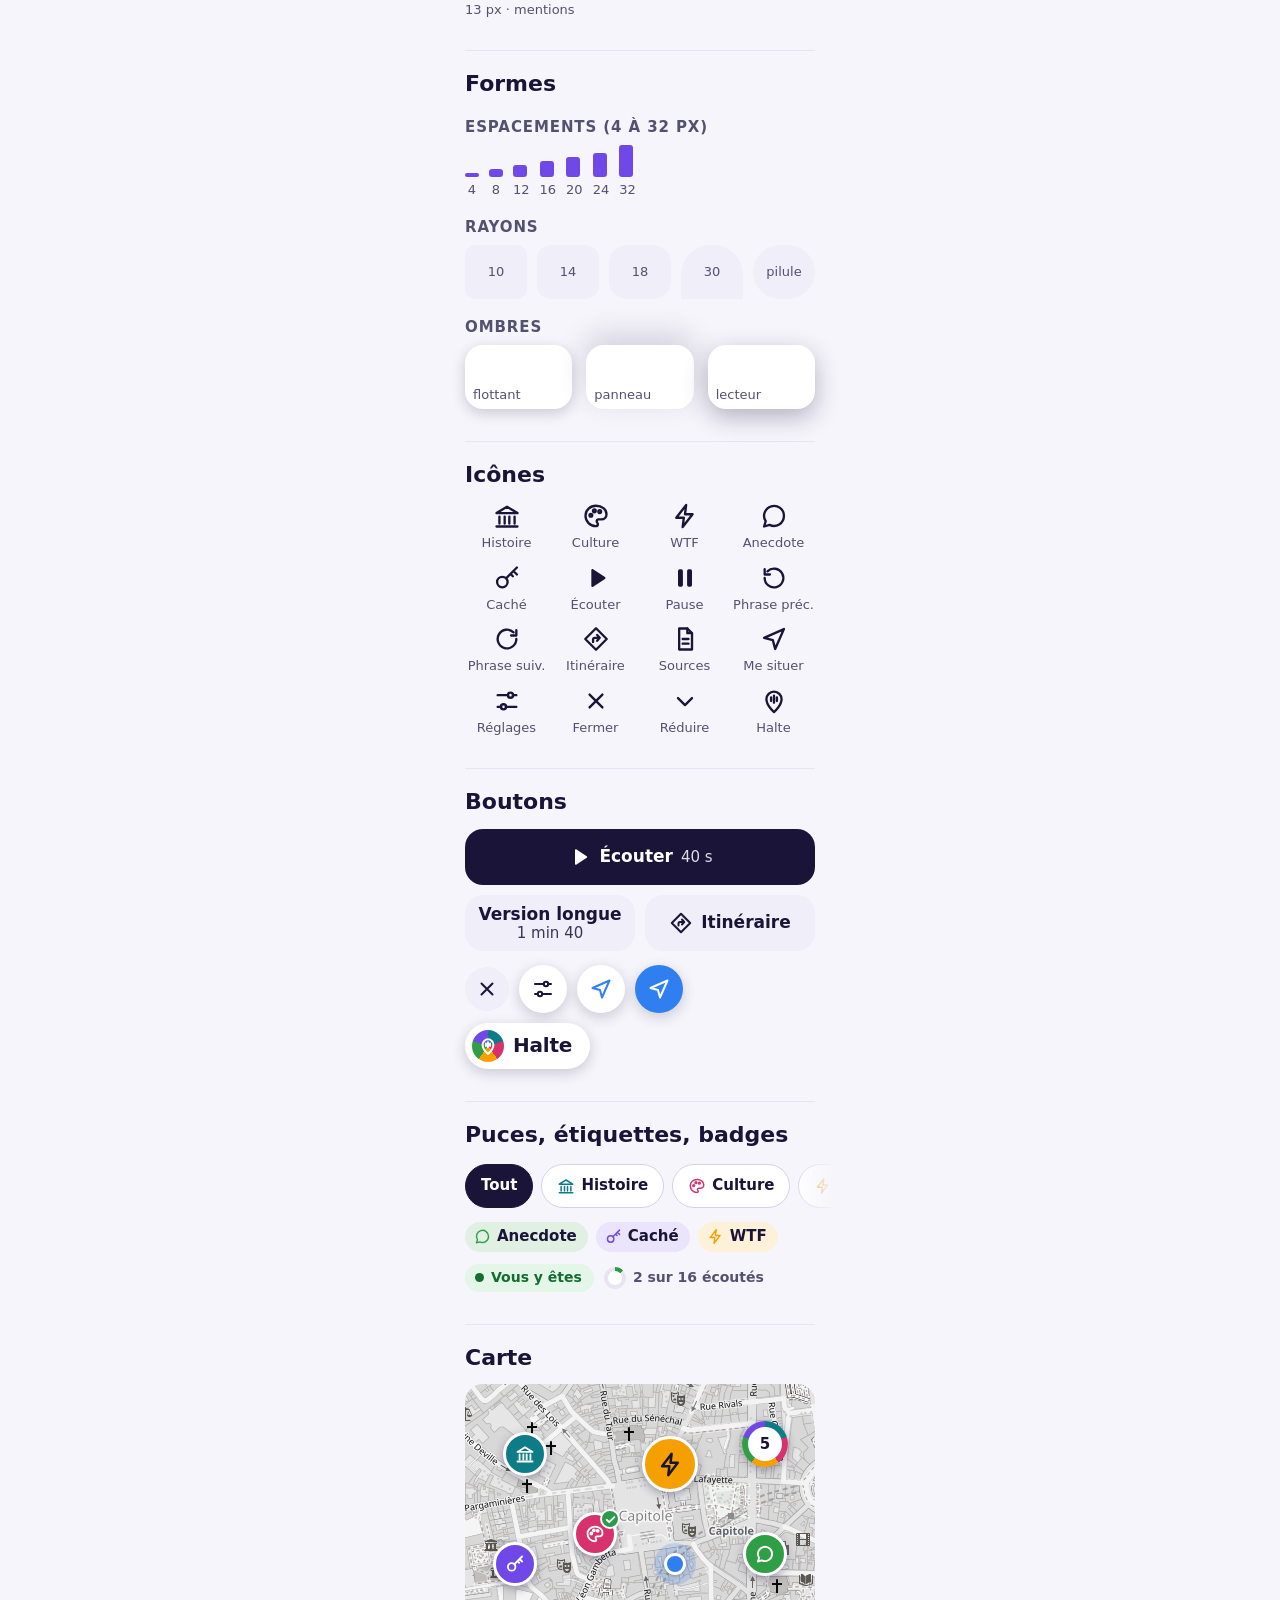
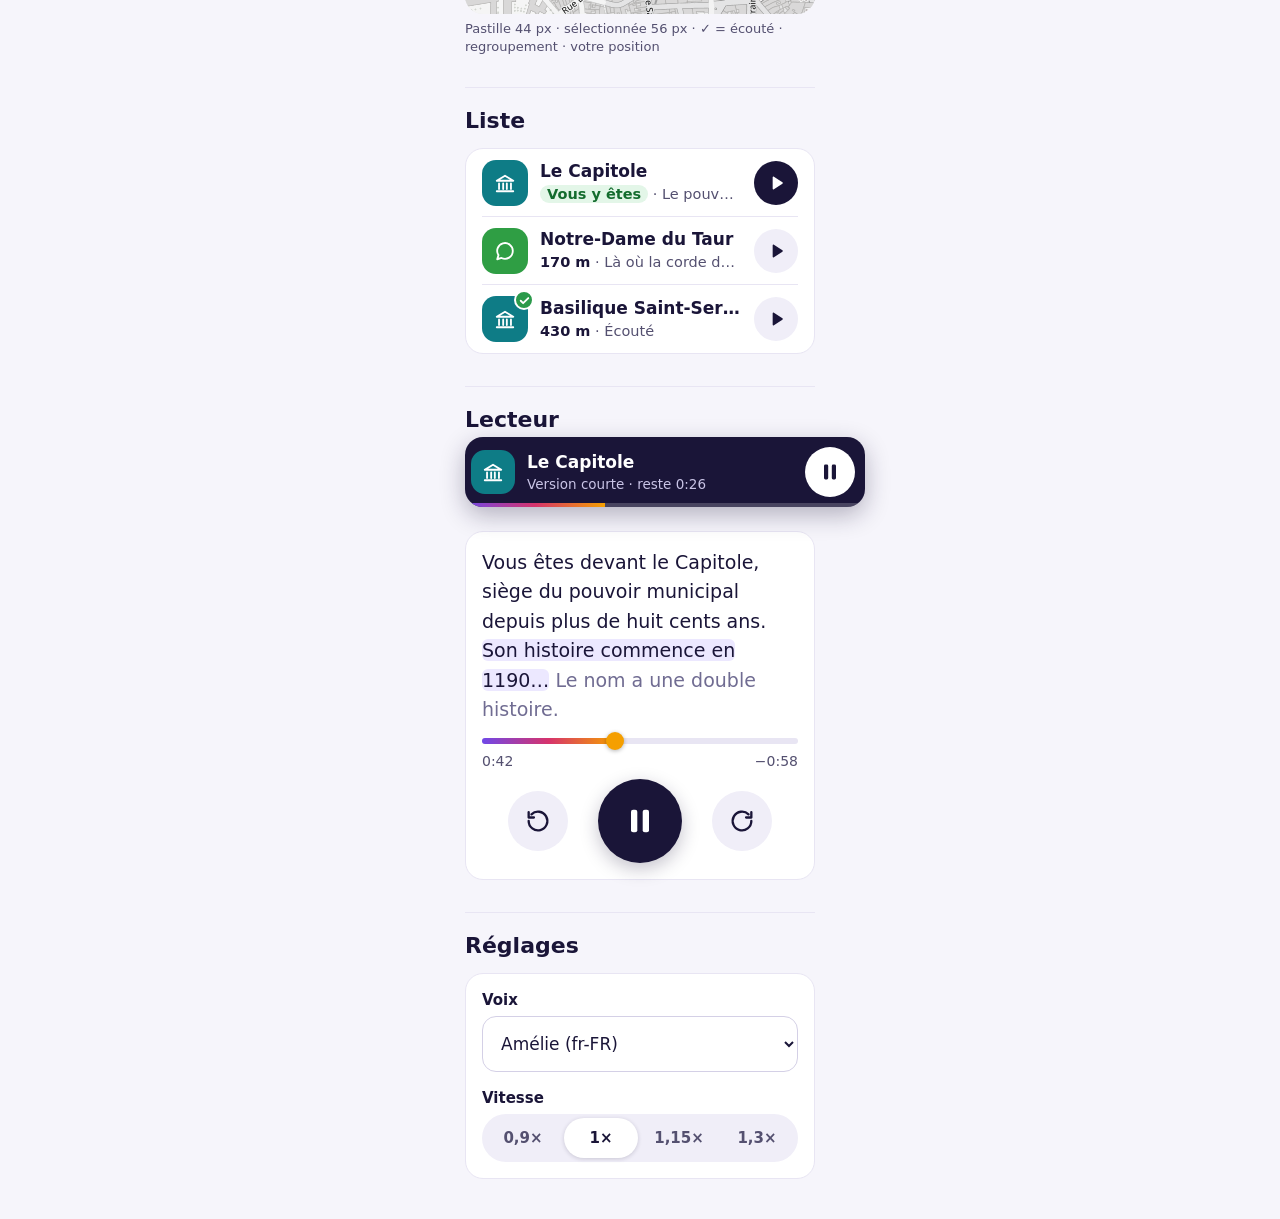
==== commit 08f39ec3: "Étape 4 : nouvelle interface « Pop » - Carte plein écran ; panneau du bas à 3 hauteurs (replié : le " ====
--- a/maquettes/design-system.html
+++ b/maquettes/design-system.html
@@ -4,7 +4,7 @@
 <meta charset="utf-8">
 <meta name="viewport" content="width=device-width, initial-scale=1">
 <title>Halte — design system</title>
-<link rel="stylesheet" href="design-system.css">
+<link rel="stylesheet" href="../app/styles.css">
 <style>
   /* Mise en page de la vitrine seulement */
   body { max-width: 390px; margin: 0 auto; }
--- a/app/styles.css
+++ b/app/styles.css
@@ -0,0 +1,444 @@
+/* ==========================================================================
+   Halte — design system « Pop » (direction C)
+   Jetons (couleurs, typo, espacements, rayons, ombres) + composants.
+   Vitrine : maquettes/design-system.html.
+   ========================================================================== */
+
+/* ---------- 1. Jetons ---------- */
+:root {
+  color-scheme: light dark;
+
+  /* Couleurs de base (clair) */
+  --bg: #f6f5fb;          /* fond de l'app, lecteur plein écran */
+  --surface: #ffffff;     /* panneau, fiche, boutons flottants */
+  --surface-2: #f0eef8;   /* boutons secondaires, puces */
+  --ink: #1a1538;         /* texte principal, bouton principal */
+  --muted: #545070;       /* texte secondaire */
+  --line: #e8e5f3;        /* séparateurs */
+  --line-strong: #d4d0e6; /* poignée, contours de puces */
+  --accent: #1a1538;      /* bouton principal */
+  --on-accent: #ffffff;
+  --here-bg: #e3f6e8;     /* « Vous y êtes » */
+  --here-ink: #146c2e;
+  --done: #2b9a4b;        /* badge « écouté » */
+  --focus: #5b3df5;       /* anneau de focus clavier */
+  --user: #2f7ff0;        /* point « vous êtes ici » */
+  --hl: #ece8ff;          /* phrase en cours de lecture */
+  --future: #706c92;      /* texte pas encore lu */
+  --scrim: rgba(16, 14, 28, .45);
+
+  /* Catégories : couleur (--c-*) et couleur de l'icône posée dessus (--k-*) */
+  --c-histoire: #0e7c86; --k-histoire: #ffffff;
+  --c-culture:  #d6336c; --k-culture:  #ffffff;
+  --c-wtf:      #f59f00; --k-wtf:      #1a1538;
+  --c-anecdote: #2f9e44; --k-anecdote: #ffffff;
+  --c-secret:   #7048e8; --k-secret:   #ffffff;
+  --grad: linear-gradient(90deg, var(--c-secret), var(--c-culture), var(--c-wtf));
+  --rainbow: conic-gradient(var(--c-histoire) 0 20%, var(--c-culture) 0 40%, var(--c-wtf) 0 60%,
+                            var(--c-anecdote) 0 80%, var(--c-secret) 0);
+
+  /* Carte : fond OpenStreetMap adouci (gratuit, simple filtre) */
+  --map-filter: grayscale(.92) brightness(1.07) contrast(.92);
+  --map-bg: #ecebf0;
+
+  /* Typographie : police du téléphone (arrondie sur iPhone, Roboto sur Android) */
+  --font: ui-rounded, "SF Pro Rounded", system-ui, -apple-system, "Segoe UI", Roboto, "Helvetica Neue", Arial, sans-serif;
+  --fs-xs: .8125rem;   /* 13 px : mentions */
+  --fs-sm: .9375rem;   /* 15 px : texte secondaire, puces */
+  --fs-md: 1.0625rem;  /* 17 px : corps, boutons */
+  --fs-lg: 1.1875rem;  /* 19 px : texte du récit */
+  --fs-xl: 1.375rem;   /* 22 px : titre de panneau */
+  --fs-2xl: 1.625rem;  /* 26 px : nom du lieu */
+  --lh: 1.35; --lh-read: 1.55; --lh-title: 1.15;
+
+  /* Espacements (multiples de 4 px) */
+  --s1: 4px; --s2: 8px; --s3: 12px; --s4: 16px; --s5: 20px; --s6: 24px; --s8: 32px;
+
+  /* Rayons */
+  --r-sm: 10px; --r-md: 14px; --r-lg: 18px; --r-xl: 30px; --r-pill: 999px;
+
+  /* Ombres */
+  --sh-float: 0 4px 14px rgba(26, 21, 56, .20);
+  --sh-sheet: 0 -10px 30px rgba(26, 21, 56, .16);
+  --sh-pin: 0 3px 10px rgba(26, 21, 56, .35);
+  --sh-mini: 0 8px 24px rgba(26, 21, 56, .30);
+
+  /* Cibles tactiles */
+  --tap: 44px; --tap-lg: 56px;
+
+  /* Mouvement */
+  --ease: cubic-bezier(.2, .8, .2, 1);
+  --dur: 240ms;
+
+  /* Couches */
+  --z-pin: 2; --z-user: 5; --z-float: 10; --z-sheet: 20; --z-mini: 30; --z-player: 40;
+
+  /* Zones sûres (encoche, barre d'accueil) */
+  --safe-t: env(safe-area-inset-top, 0px);
+  --safe-b: env(safe-area-inset-bottom, 0px);
+}
+
+@media (prefers-color-scheme: dark) {
+  :root {
+    --bg: #100e1c; --surface: #1b1830; --surface-2: #27233f; --ink: #f3f1ff; --muted: #aca7cb;
+    --line: #2e2a48; --line-strong: #4a4570;
+    --accent: #f3f1ff; --on-accent: #1a1538;
+    --here-bg: #1d3a28; --here-ink: #8ce99a;
+    --done: #40c057; --focus: #b3a6ff; --hl: rgba(151, 117, 250, .24); --future: #8e89b0;
+    --scrim: rgba(0, 0, 0, .6);
+    --c-histoire: #3bc9db; --c-culture: #f06595; --c-wtf: #fcc419; --c-anecdote: #69db7c; --c-secret: #9775fa;
+    --k-histoire: #100e1c; --k-culture: #100e1c; --k-wtf: #100e1c; --k-anecdote: #100e1c; --k-secret: #100e1c;
+    --map-filter: grayscale(1) invert(1) brightness(.78) contrast(1.05);
+    --map-bg: #1a1826;
+    --sh-float: 0 4px 14px rgba(0, 0, 0, .5);
+    --sh-sheet: 0 -10px 30px rgba(0, 0, 0, .55);
+    --sh-pin: 0 3px 10px rgba(0, 0, 0, .6);
+    --sh-mini: 0 8px 24px rgba(0, 0, 0, .6);
+  }
+}
+
+@media (prefers-reduced-motion: reduce) {
+  :root { --dur: 0ms; }
+  *, *::before, *::after { animation: none !important; transition-duration: 0ms !important; scroll-behavior: auto !important; }
+}
+
+/* Couleur de catégorie disponible partout via data-cat */
+[data-cat="histoire"] { --cc: var(--c-histoire); --ck: var(--k-histoire); }
+[data-cat="culture"]  { --cc: var(--c-culture);  --ck: var(--k-culture); }
+[data-cat="wtf"]      { --cc: var(--c-wtf);      --ck: var(--k-wtf); }
+[data-cat="anecdote"] { --cc: var(--c-anecdote); --ck: var(--k-anecdote); }
+[data-cat="secret"]   { --cc: var(--c-secret);   --ck: var(--k-secret); }
+
+/* ---------- 2. Base ---------- */
+*, *::before, *::after { box-sizing: border-box; }
+html { -webkit-text-size-adjust: 100%; }
+body { margin: 0; font: 400 var(--fs-md)/var(--lh) var(--font); color: var(--ink); background: var(--bg); -webkit-font-smoothing: antialiased; }
+:where(button) { font: inherit; color: inherit; background: none; border: 0; padding: 0; cursor: pointer; -webkit-tap-highlight-color: transparent; }
+:where(h1, h2, h3, p, ul) { margin: 0; padding: 0; }
+:focus-visible { outline: 3px solid var(--focus); outline-offset: 2px; }
+.sr-only { position: absolute; width: 1px; height: 1px; overflow: hidden; clip: rect(0 0 0 0); white-space: nowrap; }
+
+/* Icônes SVG (sprite dans la page) */
+.ic { width: 24px; height: 24px; flex: 0 0 auto; fill: none; stroke: currentColor; stroke-width: 2; stroke-linecap: round; stroke-linejoin: round; }
+.ic--fill { fill: currentColor; stroke: none; }
+.ic--sm { width: 18px; height: 18px; }
+
+/* ---------- 3. Composants ---------- */
+
+/* Boutons */
+.btn {
+  display: inline-flex; align-items: center; justify-content: center; gap: var(--s2);
+  min-height: var(--tap-lg); padding: 0 var(--s4); border-radius: var(--r-lg);
+  font-size: var(--fs-md); font-weight: 700; white-space: nowrap; transition: transform var(--dur) var(--ease);
+}
+.btn:active { transform: scale(.97); }
+.btn--primary { background: var(--accent); color: var(--on-accent); }
+.btn--secondary { background: var(--surface-2); color: var(--ink); }
+.btn--block { width: 100%; }
+.btn--stack { flex-direction: column; gap: 1px; line-height: 1.1; }
+.btn__meta { font-weight: 500; font-size: var(--fs-sm); opacity: .85; }
+.btn--sm { min-height: var(--tap); font-size: var(--fs-sm); border-radius: var(--r-pill); }
+.btn-row { display: flex; gap: 10px; }
+.btn-row > .btn { flex: 1; min-width: 0; }
+.btn-row > .btn--primary { flex: 1.25; }
+
+/* Bouton rond (icône seule) et bouton flottant sur la carte */
+.icon-btn { width: var(--tap); height: var(--tap); border-radius: 50%; display: inline-flex; align-items: center; justify-content: center; background: var(--surface-2); color: var(--ink); }
+.fab { width: 48px; height: 48px; border-radius: 50%; display: inline-flex; align-items: center; justify-content: center; background: var(--surface); color: var(--ink); box-shadow: var(--sh-float); }
+.fab--locate { color: var(--user); }
+.fab--locate[aria-pressed="true"] { background: var(--user); color: #fff; }
+
+/* Marque */
+.brand { display: inline-flex; align-items: center; gap: 9px; height: 46px; padding: 0 18px 0 7px; border-radius: var(--r-pill); background: var(--surface); box-shadow: var(--sh-float); font-weight: 800; font-size: 1.25rem; letter-spacing: -.01em; }
+.logo { width: 32px; height: 32px; border-radius: 50%; background: var(--rainbow); color: #fff; display: inline-flex; align-items: center; justify-content: center; }
+.logo .ic { width: 20px; height: 20px; stroke-width: 2.4; }
+
+/* Puces de filtre */
+.chips { display: flex; gap: var(--s2); overflow-x: auto; scrollbar-width: none; padding: 2px var(--s5); margin: 0 calc(-1 * var(--s5));
+  -webkit-mask-image: linear-gradient(90deg, #000 88%, transparent); mask-image: linear-gradient(90deg, #000 88%, transparent); }
+.chips::-webkit-scrollbar { display: none; }
+.chip { flex: 0 0 auto; display: inline-flex; align-items: center; gap: 6px; height: var(--tap); padding: 0 15px; border-radius: var(--r-pill);
+  background: var(--surface); color: var(--ink); border: 1.5px solid var(--line-strong); font-size: var(--fs-sm); font-weight: 600; }
+.chip .ic { width: 18px; height: 18px; color: var(--cc, currentColor); }
+.chip[aria-pressed="true"] { background: var(--accent); color: var(--on-accent); border-color: var(--accent); }
+.chip[aria-pressed="true"] .ic { color: currentColor; }
+
+/* Étiquette de catégorie (fiche, lecteur) */
+.tag { display: inline-flex; align-items: center; gap: 6px; height: 30px; padding: 0 11px 0 9px; border-radius: var(--r-pill);
+  background: color-mix(in srgb, var(--cc, var(--ink)) 15%, var(--surface)); font-size: var(--fs-sm); font-weight: 600; }
+.tag .ic { width: 17px; height: 17px; color: var(--cc); }
+.tags { display: flex; flex-wrap: wrap; gap: var(--s2); }
+
+/* Badges */
+.badge { display: inline-flex; align-items: center; gap: 7px; height: 28px; padding: 0 12px 0 10px; border-radius: var(--r-pill); font-size: .875rem; font-weight: 700; background: var(--surface-2); }
+.badge--here { background: var(--here-bg); color: var(--here-ink); }
+.badge--here::before { content: ""; width: 9px; height: 9px; border-radius: 50%; background: currentColor; animation: pulse 1.6s var(--ease) infinite; }
+@keyframes pulse { 0% { box-shadow: 0 0 0 0 color-mix(in srgb, currentColor 45%, transparent); } 100% { box-shadow: 0 0 0 7px transparent; } }
+
+/* Anneau de progression (lieux écoutés) : --p entre 0 et 100 */
+.ring { --p: 0; width: 22px; height: 22px; border-radius: 50%; position: relative; flex: 0 0 auto;
+  background: conic-gradient(var(--done) calc(var(--p) * 1%), var(--line) 0); }
+.ring::after { content: ""; position: absolute; inset: 4px; border-radius: 50%; background: var(--surface); }
+.progress-txt { display: inline-flex; align-items: center; gap: 7px; font-size: .875rem; font-weight: 600; color: var(--muted); }
+
+/* Tuile de catégorie (liste, mini-lecteur, lecteur) */
+.tile { position: relative; width: 46px; height: 46px; flex: 0 0 auto; border-radius: var(--r-md); display: inline-flex; align-items: center; justify-content: center;
+  background: var(--cc, var(--surface-2)); color: var(--ck, var(--ink)); }
+.tile .ic { width: 22px; height: 22px; }
+.tile--lg { width: 58px; height: 58px; }
+.tile--lg .ic { width: 28px; height: 28px; }
+
+/* Marque « écouté » : pastille verte cochée, la couleur de catégorie reste visible */
+.is-done::after {
+  content: ""; position: absolute; right: -6px; top: -6px; width: 20px; height: 20px; border-radius: 50%; border: 2px solid var(--surface);
+  background: var(--done) url("data:image/svg+xml,%3Csvg xmlns='http://www.w3.org/2000/svg' viewBox='0 0 24 24' fill='none' stroke='white' stroke-width='3.4' stroke-linecap='round' stroke-linejoin='round'%3E%3Cpath d='M5 12.5l4.5 4.5L19 7.5'/%3E%3C/svg%3E") center / 13px no-repeat;
+}
+
+/* Carte : pastilles, regroupements, position */
+.pin { position: absolute; left: 0; top: 0; width: 44px; height: 44px; margin: -22px 0 0 -22px; padding: 0; border-radius: 50%;
+  display: flex; align-items: center; justify-content: center; background: var(--cc); color: var(--ck);
+  border: 3px solid #fff; box-shadow: var(--sh-pin); z-index: var(--z-pin); will-change: transform; }
+.pin .ic { width: 20px; height: 20px; stroke-width: 2.2; }
+.pin--sel { width: 56px; height: 56px; margin: -28px 0 0 -28px; z-index: calc(var(--z-pin) + 1); }
+.pin--sel .ic { width: 27px; height: 27px; }
+.cluster { position: absolute; left: 0; top: 0; width: 46px; height: 46px; margin: -23px 0 0 -23px; padding: 0; border-radius: 50%;
+  display: flex; align-items: center; justify-content: center; background: var(--rainbow); box-shadow: var(--sh-pin); z-index: var(--z-pin); will-change: transform; }
+.cluster span { width: 34px; height: 34px; border-radius: 50%; background: var(--surface); color: var(--ink); font-weight: 800; font-size: var(--fs-sm); display: flex; align-items: center; justify-content: center; }
+.me { position: absolute; left: 0; top: 0; width: 22px; height: 22px; margin: -11px 0 0 -11px; border-radius: 50%; background: var(--user); border: 3.5px solid #fff;
+  box-shadow: 0 0 0 10px color-mix(in srgb, var(--user) 20%, transparent), 0 1px 4px rgba(0,0,0,.35); z-index: var(--z-user); }
+@media (prefers-color-scheme: dark) { .pin { border-color: var(--surface); } }
+
+/* Ligne de lieu (liste) */
+.place { display: flex; align-items: center; gap: var(--s3); min-height: 68px; padding: 10px 0; border-bottom: 1px solid var(--line); }
+.place__text { flex: 1; min-width: 0; text-align: left; }
+.place__name { display: block; font-size: var(--fs-md); font-weight: 700; white-space: nowrap; overflow: hidden; text-overflow: ellipsis; }
+.place__sub { display: block; margin-top: 2px; font-size: .90625rem; color: var(--muted); white-space: nowrap; overflow: hidden; text-overflow: ellipsis; }
+.place__sub b { color: var(--ink); }
+.place__here { font-weight: 700; color: var(--here-ink); background: var(--here-bg); padding: 1px 7px; border-radius: var(--r-pill); }
+.place .icon-btn .ic { width: 20px; height: 20px; }
+.place.is-here .icon-btn { background: var(--accent); color: var(--on-accent); }
+
+/* Panneau du bas */
+.sheet { position: absolute; left: 0; right: 0; bottom: 0; z-index: var(--z-sheet); background: var(--surface);
+  border-radius: var(--r-xl) var(--r-xl) 0 0; box-shadow: var(--sh-sheet); padding: 0 var(--s5) calc(var(--s4) + var(--safe-b)); }
+.sheet__handle { display: block; width: 100%; height: 28px; position: relative; }
+.sheet__handle::before { content: ""; position: absolute; left: 50%; top: 10px; width: 40px; height: 5px; margin-left: -20px; border-radius: 3px; background: var(--line-strong); }
+.sheet__title { font-size: var(--fs-xl); font-weight: 800; line-height: var(--lh-title); letter-spacing: -.01em; }
+.sheet__sub { font-size: .875rem; color: var(--muted); margin-top: 2px; }
+.place-title { font-size: var(--fs-2xl); font-weight: 800; line-height: var(--lh-title); letter-spacing: -.01em; }
+.place-tagline { font-size: 1rem; color: var(--muted); margin-top: var(--s1); }
+.place-meta { font-size: var(--fs-sm); color: var(--muted); margin-top: var(--s2); }
+.place-meta b { color: var(--ink); }
+
+/* Mini-lecteur */
+.mini { position: absolute; left: 10px; right: 10px; z-index: var(--z-mini); height: 70px; border-radius: var(--r-lg) ; overflow: hidden;
+  display: flex; align-items: center; gap: var(--s3); padding: 0 10px 0 12px; background: #1a1538; color: #fff; box-shadow: var(--sh-mini); }
+@media (prefers-color-scheme: dark) { .mini { background: var(--surface-2); } }
+.mini .tile { width: 44px; height: 44px; }
+.mini__text { flex: 1; min-width: 0; text-align: left; }
+.mini__title { display: block; font-weight: 700; white-space: nowrap; overflow: hidden; text-overflow: ellipsis; }
+.mini__sub { display: block; font-size: .84375rem; color: #c9c4e6; margin-top: 1px; }
+.mini__play { width: 50px; height: 50px; border-radius: 50%; display: inline-flex; align-items: center; justify-content: center; background: #fff; color: #1a1538; flex: 0 0 auto; }
+.mini__bar { position: absolute; left: 0; right: 0; bottom: 0; height: 4px; background: rgba(255,255,255,.2); }
+.mini__bar i { display: block; height: 100%; width: 0; background: var(--grad); transition: width .3s linear; }
+
+/* Lecteur plein écran */
+.progress { position: relative; height: 6px; border-radius: 3px; background: var(--line); }
+.progress i { position: absolute; left: 0; top: 0; bottom: 0; width: 0; border-radius: 3px; background: var(--grad); transition: width .3s linear; }
+.progress b { position: absolute; top: 50%; left: 0; width: 18px; height: 18px; margin: -9px 0 0 -9px; border-radius: 50%; background: var(--c-wtf); box-shadow: 0 1px 4px rgba(0,0,0,.3); transition: left .3s linear; }
+.times { display: flex; justify-content: space-between; margin-top: var(--s2); font-size: .875rem; color: var(--muted); font-variant-numeric: tabular-nums; }
+.transport { display: flex; align-items: center; justify-content: center; gap: 30px; }
+.round-btn { width: 60px; height: 60px; border-radius: 50%; display: inline-flex; align-items: center; justify-content: center; background: var(--surface-2); color: var(--ink); }
+.round-btn .ic { width: 28px; height: 28px; }
+.play-btn { width: 84px; height: 84px; border-radius: 50%; display: inline-flex; align-items: center; justify-content: center; background: var(--accent); color: var(--on-accent); box-shadow: 0 6px 18px rgba(26,21,56,.25); }
+.play-btn .ic { width: 36px; height: 36px; }
+.reading { font-size: var(--fs-lg); line-height: var(--lh-read); }
+.reading p { margin: 0 0 14px; }
+.reading .cur { background: var(--hl); border-radius: 6px; box-decoration-break: clone; -webkit-box-decoration-break: clone; }
+.reading .fut { color: var(--future); }
+
+/* Contrôle segmenté (vitesse) */
+.seg { display: flex; padding: 4px; gap: 4px; border-radius: var(--r-pill); background: var(--surface-2); }
+.seg button { flex: 1; height: 40px; border-radius: var(--r-pill); font-size: var(--fs-sm); font-weight: 600; color: var(--muted); }
+.seg button[aria-pressed="true"] { background: var(--surface); color: var(--ink); box-shadow: 0 1px 4px rgba(26,21,56,.18); }
+
+/* Champ de choix (voix, mode démo) */
+.field { display: block; }
+.field__label { display: block; font-size: var(--fs-sm); font-weight: 700; margin-bottom: 6px; }
+.field select { width: 100%; height: var(--tap-lg); padding: 0 14px; border-radius: var(--r-md); border: 1.5px solid var(--line-strong);
+  background: var(--surface); color: var(--ink); font: inherit; }
+
+/* ==========================================================================
+   4. Mise en page de l'app
+   ========================================================================== */
+html, body.halte { height: 100%; }
+body.halte { overflow: hidden; overscroll-behavior: none; background: var(--map-bg); }
+#app { position: relative; height: 100vh; height: 100dvh; overflow: hidden; --sheet-y: 240px; --mini-space: 0px; }
+
+/* Carte */
+.map { position: absolute; inset: 0; background: var(--map-bg); }
+.tm { user-select: none; -webkit-user-select: none; }
+.tm-tiles, .tm-overlay { position: absolute; inset: 0; overflow: hidden; }
+.tm-tiles { filter: var(--map-filter); }
+.tm-overlay { pointer-events: none; }
+.tm-overlay .pin, .tm-overlay .cluster { pointer-events: auto; }
+.tm-tile { position: absolute; left: 0; top: 0; width: 256px; height: 256px; max-width: none; pointer-events: none; }
+.pin[hidden], .pin.clustered, .cluster[hidden], .me[hidden], .me-acc[hidden] { display: none; }
+.pin { transition: width .2s var(--ease), height .2s var(--ease), margin .2s var(--ease); }
+.pin.is-here::before { content: ""; position: absolute; inset: -10px; border-radius: 50%; border: 3px solid var(--cc); animation: ring 1.8s var(--ease) infinite; pointer-events: none; }
+@keyframes ring { 0% { transform: scale(.75); opacity: .8; } 100% { transform: scale(1.2); opacity: 0; } }
+.me-acc { position: absolute; left: 0; top: 0; border-radius: 50%; pointer-events: none;
+  background: color-mix(in srgb, var(--user) 12%, transparent); border: 1px solid color-mix(in srgb, var(--user) 35%, transparent); }
+.me { pointer-events: none; }
+.attr { position: absolute; left: 8px; bottom: calc(var(--sheet-y) + 6px); z-index: var(--z-float); font-size: 11px; line-height: 1;
+  padding: 4px 8px; border-radius: var(--r-pill); background: color-mix(in srgb, var(--surface) 82%, transparent); color: var(--muted); transition: opacity var(--dur); }
+.attr a { color: inherit; }
+
+/* Barre du haut et bouton « me localiser » */
+.topbar { position: absolute; top: calc(var(--safe-t) + 10px); left: 12px; right: 12px; z-index: var(--z-float);
+  display: flex; align-items: center; justify-content: space-between; pointer-events: none; }
+.topbar > * { pointer-events: auto; }
+h1.brand { margin: 0; }
+#btn-locate { position: absolute; right: 12px; bottom: calc(var(--sheet-y) + 14px); z-index: var(--z-float); transition: opacity var(--dur), transform var(--dur) var(--ease); }
+#app.sheet-up #btn-locate, #app.sheet-up .attr { opacity: 0; pointer-events: none; }
+
+/* Panneau du bas */
+.sheet { height: calc(100% - var(--safe-t) - 8px); max-width: 560px; margin: 0 auto; padding: 0; display: flex; flex-direction: column;
+  transform: translateY(100%); transition: transform var(--dur) var(--ease); touch-action: none; will-change: transform; }
+.sheet.dragging { transition: none; }
+.sheet__handle { flex: 0 0 auto; height: 44px; touch-action: none; cursor: grab; }
+.sheet__handle::before { top: 9px; }
+.sheet__scroll { flex: 1; min-height: 0; margin-top: -8px; overflow: hidden; overscroll-behavior: contain;
+  padding: 0 var(--s5) calc(var(--s6) + var(--safe-b) + var(--mini-space)); }
+.sheet:not([data-state="peek"]) .sheet__scroll, .sheet[data-view="place"] .sheet__scroll { overflow-y: auto; touch-action: pan-y; -webkit-overflow-scrolling: touch; }
+.sheet[data-state="peek"]:not(.dragging) .list-section { opacity: 0; visibility: hidden; }
+.view[hidden] { display: none; }
+.sheet__peek { padding-bottom: var(--s2); }
+
+/* Carte du haut (le plus proche) */
+.peek__top { display: flex; align-items: center; justify-content: space-between; gap: var(--s2); min-height: 28px; margin-bottom: 10px; flex-wrap: wrap; }
+.peek__label { font-size: var(--fs-sm); color: var(--muted); font-weight: 600; margin-bottom: 6px; }
+.peek__top .peek__label { margin: 0; }
+.peek__label b { color: var(--ink); }
+.peek__open { display: block; width: 100%; text-align: left; border-radius: var(--r-md); }
+.peek .btn-row { margin-top: var(--s4); }
+.peek .place-tagline b { color: var(--ink); }
+.more { display: flex; align-items: center; justify-content: center; gap: 6px; width: 100%; min-height: var(--tap); margin-top: var(--s1);
+  font-weight: 600; font-size: var(--fs-sm); color: var(--muted); }
+.more .ic { width: 20px; height: 20px; }
+
+/* Liste */
+.list-section { border-top: 1px solid var(--line); margin-top: var(--s2); padding-top: var(--s4); transition: opacity .18s; }
+.list-head { display: flex; align-items: flex-end; justify-content: space-between; gap: var(--s3); }
+.list-head .ring { width: 28px; height: 28px; }
+.list-head .ring[hidden] { display: none; }
+.list-section .chips { margin-top: var(--s3); }
+.rows { list-style: none; margin: var(--s2) 0 0; }
+.place__main { flex: 1; min-width: 0; display: flex; align-items: center; gap: var(--s3); min-height: 48px; text-align: left; border-radius: var(--r-md); }
+.rows .place:last-child { border-bottom: 0; }
+.empty { list-style: none; text-align: center; padding: var(--s6) 0; color: var(--muted); }
+.empty .btn { margin-top: var(--s3); white-space: normal; }
+
+/* Fiche lieu */
+.fiche { position: relative; }
+.fiche__close { position: absolute; right: 0; top: -2px; }
+.fiche .tags { margin-bottom: var(--s3); padding-right: 54px; min-height: 30px; }
+.fiche .place-title { padding-right: 4px; }
+.fiche .place-title:focus { outline: none; }
+.fiche .place-meta { display: flex; align-items: center; flex-wrap: wrap; gap: 6px 12px; min-height: 28px; }
+.done-txt { display: inline-flex; align-items: center; gap: 4px; color: var(--here-ink); font-weight: 700; }
+.fiche .btn--block { margin-top: var(--s4); }
+.fiche .btn-row { margin-top: 10px; }
+.fiche .btn-row > .btn { flex: 1; }
+a.btn { text-decoration: none; }
+.sources { margin-top: var(--s3); border-top: 1px solid var(--line); }
+.sources summary { display: flex; align-items: center; gap: 10px; min-height: 52px; font-weight: 600; font-size: var(--fs-sm); color: var(--muted); cursor: pointer; list-style: none; }
+.sources summary::-webkit-details-marker, .more-box summary::-webkit-details-marker { display: none; }
+.sources summary::after, .more-box summary::after { content: ""; margin-left: auto; width: 9px; height: 9px; border-right: 2px solid currentColor; border-bottom: 2px solid currentColor; transform: rotate(45deg); transition: transform var(--dur); }
+.sources[open] summary::after, .more-box[open] summary::after { transform: rotate(-135deg); }
+.sources ul { list-style: none; padding: 0 0 var(--s2); }
+.sources li { padding: 6px 0; font-size: var(--fs-sm); line-height: 1.4; }
+.sources a, .src-list a { color: var(--ink); text-underline-offset: 3px; }
+
+/* Mini-lecteur */
+.mini { bottom: calc(10px + var(--safe-b)); max-width: 540px; margin: 0 auto; padding: 0 10px 0 6px; }
+.mini[hidden] { display: none; }
+.mini__open { flex: 1; min-width: 0; display: flex; align-items: center; gap: var(--s3); height: 100%; padding-left: 6px; color: inherit; text-align: left; border-radius: var(--r-md); }
+
+/* Lecteur plein écran */
+.player { position: absolute; inset: 0; z-index: var(--z-player); max-width: 640px; margin: 0 auto; background: var(--bg);
+  display: flex; flex-direction: column; padding: calc(var(--safe-t) + 10px) var(--s5) calc(var(--s4) + var(--safe-b));
+  transform: translateY(100%); transition: transform var(--dur) var(--ease); }
+.player.open { transform: none; }
+.player[hidden] { display: none; }
+.player__top { display: flex; align-items: center; justify-content: space-between; }
+.player__mode { font-size: .875rem; font-weight: 700; color: var(--muted); text-transform: uppercase; letter-spacing: .08em; }
+.player__head { display: flex; gap: 14px; align-items: center; margin-top: var(--s4); }
+.player__titles { min-width: 0; }
+.player__head .place-title { font-size: 1.5rem; }
+.player .note { margin-top: var(--s3); }
+.player__text { position: relative; flex: 1; min-height: 0; overflow-y: auto; margin-top: var(--s3); padding: var(--s3) 2px var(--s6); overscroll-behavior: contain;
+  -webkit-mask-image: linear-gradient(transparent, #000 18px, #000 calc(100% - 28px), transparent); mask-image: linear-gradient(transparent, #000 18px, #000 calc(100% - 28px), transparent); }
+.player__text span[data-i] { transition: color .25s; }
+.player__text:focus-visible { outline-offset: -3px; }
+.src-title { font-size: var(--fs-sm); font-weight: 700; margin: var(--s5) 0 var(--s1); color: var(--muted); }
+.src-list { list-style: none; }
+.src-list li { font-size: var(--fs-sm); line-height: 1.4; padding: 5px 0; }
+.player__ctrl { flex: 0 0 auto; padding-top: var(--s2); }
+.player__next { margin-top: var(--s3); }
+.player__next .btn { white-space: normal; text-align: center; line-height: 1.25; padding: 10px 16px; }
+.welcome__inner:focus { outline: none; }
+.player .transport { margin-top: var(--s3); }
+.player__sub { display: flex; justify-content: space-between; gap: var(--s3); margin-top: var(--s4); }
+.player__sub .btn { padding: 0 16px; }
+.note { font-size: var(--fs-sm); line-height: 1.4; padding: 10px 12px; border-radius: var(--r-md); background: color-mix(in srgb, var(--c-wtf) 20%, var(--surface)); color: var(--ink); }
+.note[hidden] { display: none; }
+.note.ok { background: var(--here-bg); color: var(--here-ink); }
+
+/* Premier lancement */
+.welcome { position: absolute; inset: 0; z-index: 60; background: var(--bg); overflow-y: auto; display: flex; }
+.welcome[hidden] { display: none; }
+.welcome__inner { width: 100%; max-width: 440px; min-height: 100%; margin: 0 auto; display: flex; flex-direction: column;
+  padding: calc(var(--safe-t) + 28px) var(--s6) calc(var(--safe-b) + var(--s6)); }
+.welcome__art { position: relative; height: 150px; flex: 0 0 auto; }
+.welcome__art .pin { position: absolute; margin: 0; transform: none; }
+.welcome__art .pin:nth-child(1) { left: 8%; top: 72px; }
+.welcome__art .pin:nth-child(2) { left: 25%; top: 16px; width: 56px; height: 56px; }
+.welcome__art .pin:nth-child(3) { left: calc(50% - 32px); top: 60px; width: 64px; height: 64px; }
+.welcome__art .pin:nth-child(3) .ic { width: 30px; height: 30px; }
+.welcome__art .pin:nth-child(4) { left: 64%; top: 6px; }
+.welcome__art .pin:nth-child(5) { left: calc(88% - 44px); top: 78px; }
+.welcome__title { font-size: 2.5rem; font-weight: 800; letter-spacing: -.02em; text-align: center; margin-top: var(--s2); }
+.welcome__lead { text-align: center; font-size: var(--fs-lg); color: var(--muted); margin-top: var(--s1); }
+.welcome__points { list-style: none; margin: var(--s8) 0; display: grid; gap: var(--s4); }
+.welcome__points li { display: flex; align-items: center; gap: 14px; font-size: var(--fs-md); font-weight: 600; }
+.welcome__ic { width: 44px; height: 44px; flex: 0 0 auto; border-radius: var(--r-md); display: inline-flex; align-items: center; justify-content: center;
+  background: color-mix(in srgb, var(--cc) 16%, var(--surface)); color: var(--cc); }
+.welcome__actions { margin-top: auto; display: grid; gap: 10px; }
+.welcome__note { text-align: center; font-size: var(--fs-xs); color: var(--muted); margin-top: var(--s1); }
+
+/* Réglages (panneau qui monte du bas) */
+.dialog-sheet { position: fixed; inset: auto 0 0 0; margin: 0 auto; width: 100%; max-width: 560px; max-height: 90dvh; padding: 0; border: 0;
+  border-radius: var(--r-xl) var(--r-xl) 0 0; background: var(--surface); color: var(--ink); box-shadow: var(--sh-sheet); }
+.dialog-sheet::backdrop { background: var(--scrim); }
+.dialog-sheet[open] { animation: sheet-up var(--dur) var(--ease); }
+@keyframes sheet-up { from { transform: translateY(48px); opacity: 0; } }
+.settings { display: grid; gap: var(--s5); max-height: 90dvh; overflow-y: auto; padding: var(--s4) var(--s5) calc(var(--s6) + var(--safe-b)); }
+.settings__head { display: flex; align-items: center; justify-content: space-between; }
+.field__row { display: flex; align-items: center; justify-content: space-between; gap: var(--s3); }
+.field__row[hidden], .confirm[hidden] { display: none; }
+.field__help { font-size: var(--fs-sm); color: var(--muted); }
+.confirm { display: grid; gap: 10px; padding: var(--s3); border-radius: var(--r-md); background: var(--surface-2); }
+.btn--danger { background: #c92a2a; color: #fff; }
+.btn:disabled { opacity: .45; cursor: default; }
+.more-box summary { min-height: var(--tap); display: flex; align-items: center; font-weight: 700; cursor: pointer; list-style: none; }
+.more-box summary::after { margin-right: 6px; }
+.more-box .field { margin-top: var(--s2); }
+.about p { font-size: var(--fs-sm); color: var(--muted); line-height: 1.5; }
+
+/* Grand écran : le panneau se range à gauche */
+@media (min-width: 900px) {
+  .sheet { left: 16px; right: auto; width: 420px; margin: 0; }
+  .mini { left: 26px; right: auto; width: 400px; margin: 0; }
+  .attr { left: auto; right: 72px; bottom: 12px; }
+}
